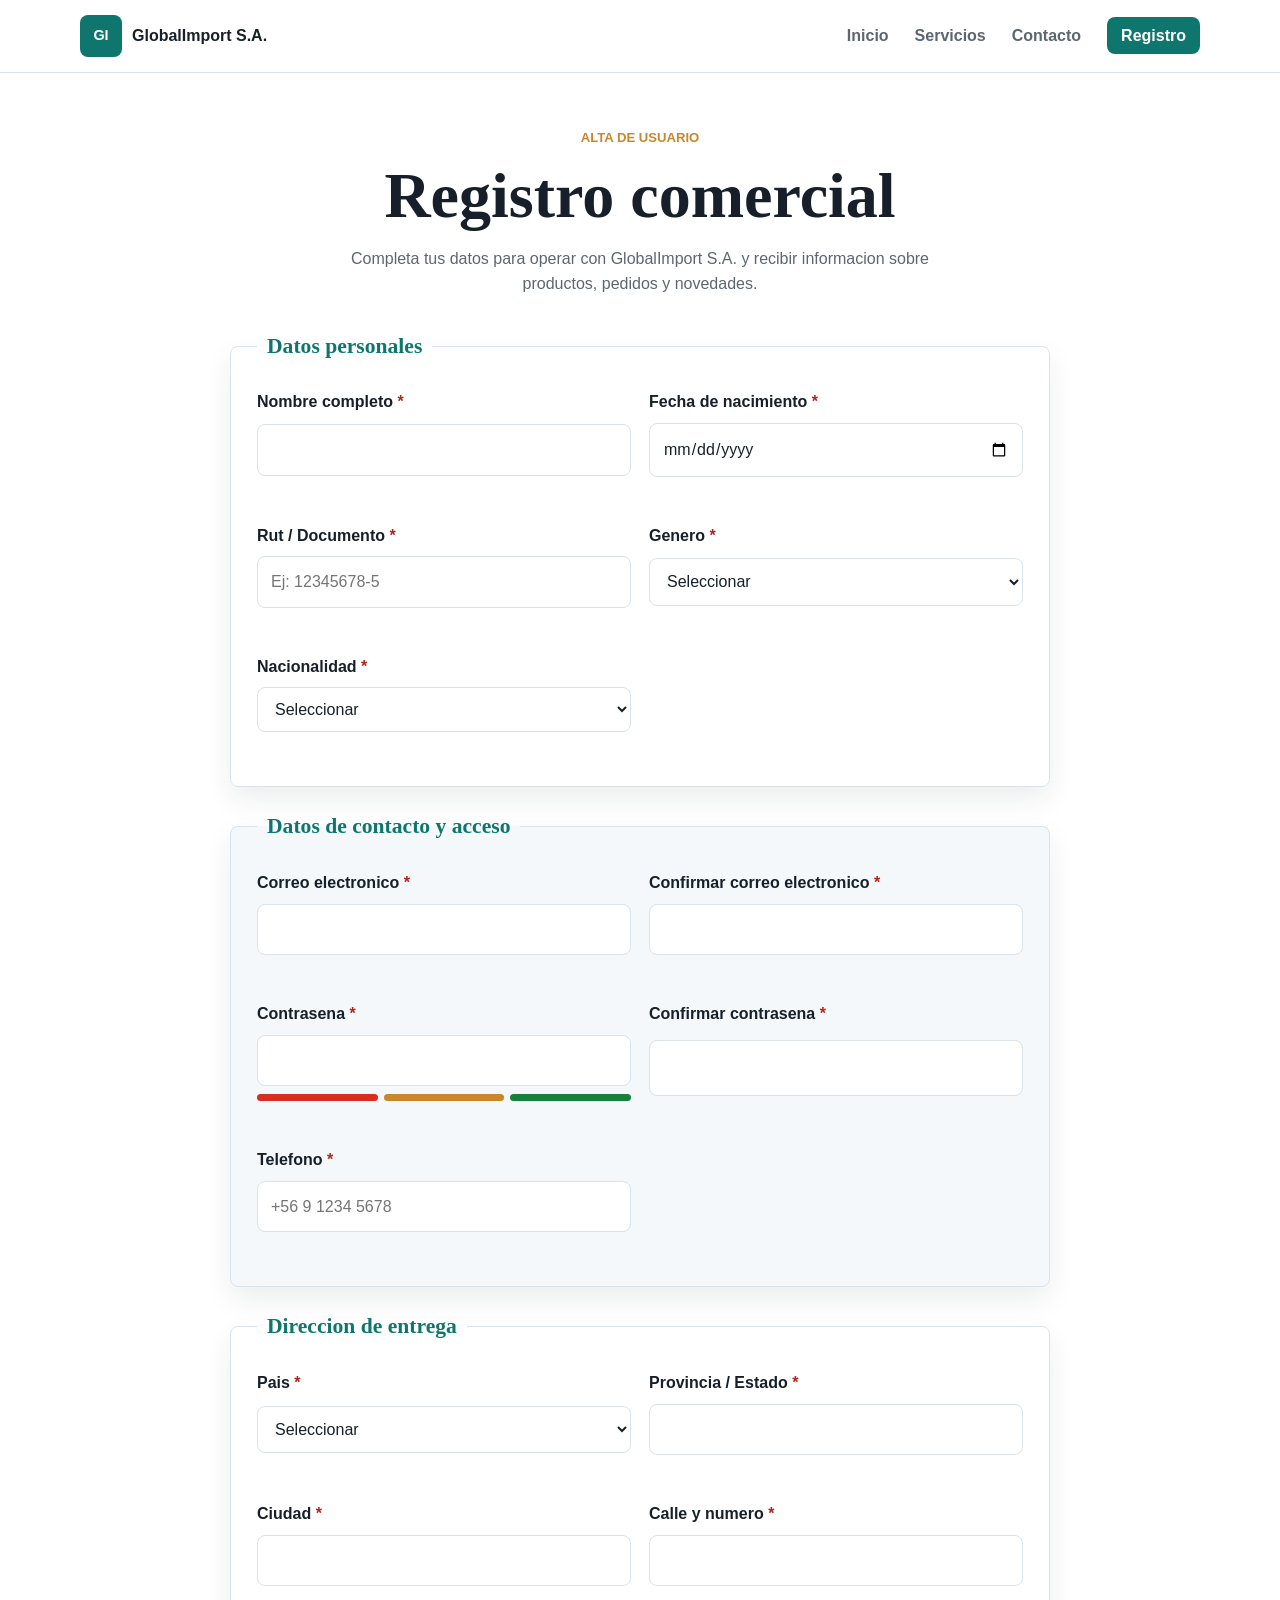
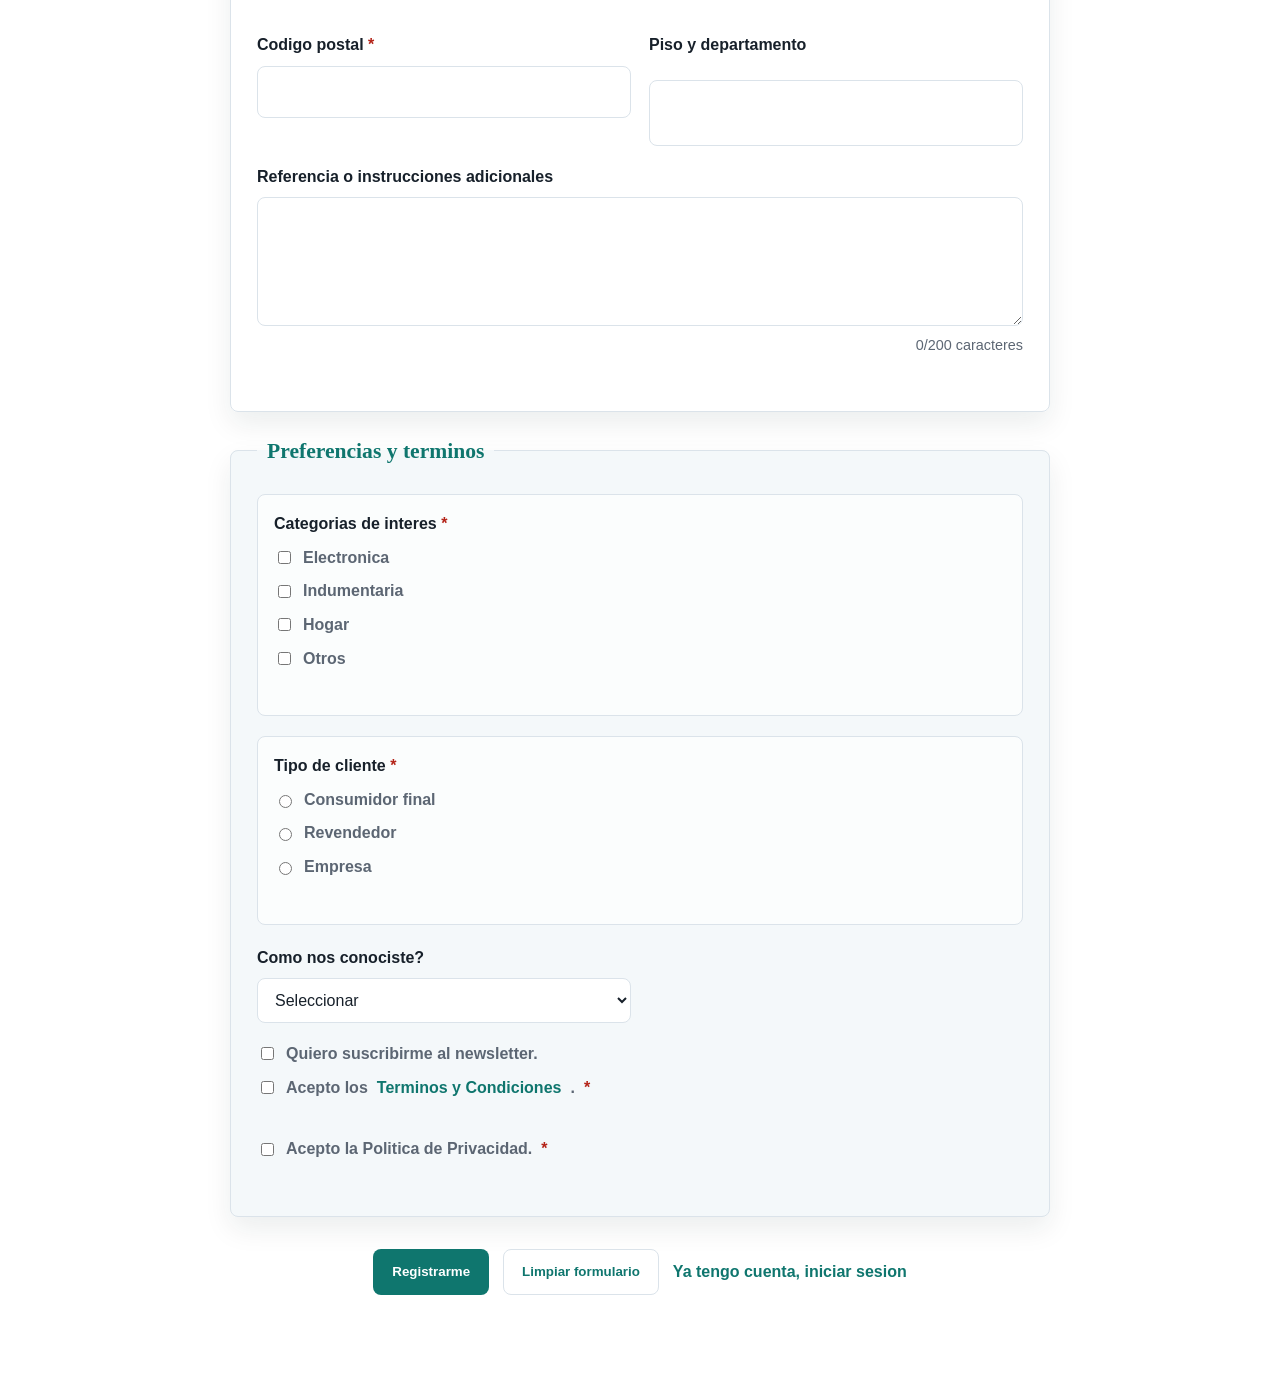
==== registro.html @ e498be46 "etapa1: estructura inicial del sitio y seccion hero" ====
<!DOCTYPE html>
<html lang="es">
<head>
  <meta charset="UTF-8">
  <meta name="viewport" content="width=device-width, initial-scale=1.0">
  <title>Registro | GlobalImport S.A.</title>
  <link rel="stylesheet" href="style.css">
  <link rel="stylesheet" href="registro.css">
</head>
<body>
  <header class="site-header">
    <nav class="navbar" aria-label="Navegacion principal">
      <a class="brand" href="index.html#inicio" aria-label="GlobalImport inicio">
        <span class="brand-mark">GI</span>
        <span>GlobalImport S.A.</span>
      </a>
      <button class="menu-toggle" type="button" aria-label="Abrir menu" aria-expanded="false">
        <span></span>
        <span></span>
        <span></span>
      </button>
      <ul class="nav-links">
        <li><a href="index.html#inicio">Inicio</a></li>
        <li><a href="index.html#servicios">Servicios</a></li>
        <li><a href="index.html#contacto">Contacto</a></li>
        <li><a class="nav-register" href="registro.html">Registro</a></li>
      </ul>
    </nav>
  </header>

  <main class="register-page">
    <section class="register-intro">
      <p class="eyebrow">Alta de usuario</p>
      <h1>Registro comercial</h1>
      <p>Completa tus datos para operar con GlobalImport S.A. y recibir informacion sobre productos, pedidos y novedades.</p>
    </section>

    <section class="success-message" id="successMessage" hidden>
      <h2>Registro completado</h2>
      <p id="successText"></p>
      <a class="button primary" href="index.html">Volver al inicio</a>
    </section>

    <form class="register-form" id="registroForm" novalidate>
      <fieldset class="form-section">
        <legend>Datos personales</legend>
        <div class="form-grid">
          <div class="field">
            <label for="nombre">Nombre completo <span>*</span></label>
            <input type="text" id="nombre" name="nombre" required>
            <p class="error-message" id="error-nombre"></p>
          </div>
          <div class="field">
            <label for="fechaNacimiento">Fecha de nacimiento <span>*</span></label>
            <input type="date" id="fechaNacimiento" name="fechaNacimiento" required>
            <p class="error-message" id="error-fechaNacimiento"></p>
          </div>
          <div class="field">
            <label for="rut">Rut / Documento <span>*</span></label>
            <input type="text" id="rut" name="rut" placeholder="Ej: 12345678-5" required>
            <p class="error-message" id="error-rut"></p>
          </div>
          <div class="field">
            <label for="genero">Genero <span>*</span></label>
            <select id="genero" name="genero" required>
              <option value="">Seleccionar</option>
              <option>Masculino</option>
              <option>Femenino</option>
              <option>No binario</option>
              <option>Prefiero no decir</option>
            </select>
            <p class="error-message" id="error-genero"></p>
          </div>
          <div class="field">
            <label for="nacionalidad">Nacionalidad <span>*</span></label>
            <select id="nacionalidad" name="nacionalidad" required>
              <option value="">Seleccionar</option>
              <option>Argentina</option>
              <option>Bolivia</option>
              <option>Brasil</option>
              <option>Chile</option>
              <option>Colombia</option>
              <option>Mexico</option>
              <option>Peru</option>
              <option>Uruguay</option>
            </select>
            <p class="error-message" id="error-nacionalidad"></p>
          </div>
        </div>
      </fieldset>

      <fieldset class="form-section">
        <legend>Datos de contacto y acceso</legend>
        <div class="form-grid">
          <div class="field">
            <label for="email">Correo electronico <span>*</span></label>
            <input type="email" id="email" name="email" required>
            <p class="error-message" id="error-email"></p>
          </div>
          <div class="field">
            <label for="confirmarEmail">Confirmar correo electronico <span>*</span></label>
            <input type="email" id="confirmarEmail" name="confirmarEmail" required>
            <p class="error-message" id="error-confirmarEmail"></p>
          </div>
          <div class="field">
            <label for="password">Contrasena <span>*</span></label>
            <input type="password" id="password" name="password" required>
            <div class="password-strength" aria-hidden="true">
              <span></span>
              <span></span>
              <span></span>
            </div>
            <p class="error-message" id="error-password"></p>
          </div>
          <div class="field">
            <label for="confirmarPassword">Confirmar contrasena <span>*</span></label>
            <input type="password" id="confirmarPassword" name="confirmarPassword" required>
            <p class="error-message" id="error-confirmarPassword"></p>
          </div>
          <div class="field">
            <label for="telefono">Telefono <span>*</span></label>
            <input type="tel" id="telefono" name="telefono" placeholder="+56 9 1234 5678" required>
            <p class="error-message" id="error-telefono"></p>
          </div>
        </div>
      </fieldset>

      <fieldset class="form-section">
        <legend>Direccion de entrega</legend>
        <div class="form-grid">
          <div class="field">
            <label for="pais">Pais <span>*</span></label>
            <select id="pais" name="pais" required>
              <option value="">Seleccionar</option>
              <option>Argentina</option>
              <option>Chile</option>
              <option>Brasil</option>
              <option>Uruguay</option>
              <option>Peru</option>
            </select>
            <p class="error-message" id="error-pais"></p>
          </div>
          <div class="field">
            <label for="provincia">Provincia / Estado <span>*</span></label>
            <input type="text" id="provincia" name="provincia" required>
            <p class="error-message" id="error-provincia"></p>
          </div>
          <div class="field">
            <label for="ciudad">Ciudad <span>*</span></label>
            <input type="text" id="ciudad" name="ciudad" required>
            <p class="error-message" id="error-ciudad"></p>
          </div>
          <div class="field">
            <label for="calle">Calle y numero <span>*</span></label>
            <input type="text" id="calle" name="calle" required>
            <p class="error-message" id="error-calle"></p>
          </div>
          <div class="field">
            <label for="codigoPostal">Codigo postal <span>*</span></label>
            <input type="text" id="codigoPostal" name="codigoPostal" required>
            <p class="error-message" id="error-codigoPostal"></p>
          </div>
          <div class="field">
            <label for="piso">Piso y departamento</label>
            <input type="text" id="piso" name="piso">
          </div>
          <div class="field full">
            <label for="referencia">Referencia o instrucciones adicionales</label>
            <textarea id="referencia" name="referencia" rows="4" maxlength="200"></textarea>
            <p class="counter"><span id="contadorReferencia">0</span>/200 caracteres</p>
            <p class="error-message" id="error-referencia"></p>
          </div>
        </div>
      </fieldset>

      <fieldset class="form-section">
        <legend>Preferencias y terminos</legend>
        <div class="choices-block">
          <p>Categorias de interes <span>*</span></p>
          <label><input type="checkbox" name="categorias" value="Electronica"> Electronica</label>
          <label><input type="checkbox" name="categorias" value="Indumentaria"> Indumentaria</label>
          <label><input type="checkbox" name="categorias" value="Hogar"> Hogar</label>
          <label><input type="checkbox" name="categorias" value="Otros"> Otros</label>
          <p class="error-message" id="error-categorias"></p>
        </div>

        <div class="choices-block">
          <p>Tipo de cliente <span>*</span></p>
          <label><input type="radio" name="tipoCliente" value="Consumidor final"> Consumidor final</label>
          <label><input type="radio" name="tipoCliente" value="Revendedor"> Revendedor</label>
          <label><input type="radio" name="tipoCliente" value="Empresa"> Empresa</label>
          <p class="error-message" id="error-tipoCliente"></p>
        </div>

        <div class="form-grid">
          <div class="field">
            <label for="comoConociste">Como nos conociste?</label>
            <select id="comoConociste" name="comoConociste">
              <option value="">Seleccionar</option>
              <option>Redes sociales</option>
              <option>Recomendacion</option>
              <option>Busqueda web</option>
              <option>Publicidad</option>
              <option>Otro</option>
            </select>
          </div>
        </div>

        <div class="legal-list">
          <label><input type="checkbox" id="newsletter" name="newsletter"> Quiero suscribirme al newsletter.</label>
          <label><input type="checkbox" id="terminos" name="terminos" required> Acepto los <a href="#">Terminos y Condiciones</a>. <span>*</span></label>
          <p class="error-message" id="error-terminos"></p>
          <label><input type="checkbox" id="privacidad" name="privacidad" required> Acepto la Politica de Privacidad. <span>*</span></label>
          <p class="error-message" id="error-privacidad"></p>
        </div>
      </fieldset>

      <div class="form-actions">
        <button class="button primary" type="submit">Registrarme</button>
        <button class="button secondary" type="reset">Limpiar formulario</button>
        <a href="#">Ya tengo cuenta, iniciar sesion</a>
      </div>
    </form>
  </main>

  <script src="validaciones.js"></script>
</body>
</html>
---- style.css ----
:root {
  --color-ink: #17202a;
  --color-muted: #5c6673;
  --color-primary: #0f766e;
  --color-primary-dark: #0b5751;
  --color-accent: #c9872b;
  --color-bg: #f4f8fa;
  --color-card: #ffffff;
  --color-line: #dbe3ea;
  --shadow-card: 0 16px 35px rgba(19, 32, 44, 0.13);
}

* {
  box-sizing: border-box;
}

html {
  scroll-behavior: smooth;
}

body {
  margin: 0;
  color: var(--color-ink);
  background: #ffffff;
  font-family: Arial, Helvetica, sans-serif;
  line-height: 1.6;
}

h1,
h2,
h3 {
  font-family: Georgia, "Times New Roman", serif;
  line-height: 1.12;
}

a {
  color: inherit;
  text-decoration: none;
}

.site-header {
  position: sticky;
  top: 0;
  z-index: 20;
  background: rgba(255, 255, 255, 0.96);
  border-bottom: 1px solid var(--color-line);
  backdrop-filter: blur(10px);
}

.navbar {
  display: flex;
  align-items: center;
  justify-content: space-between;
  width: min(1120px, calc(100% - 32px));
  min-height: 72px;
  margin: 0 auto;
}

.brand {
  display: inline-flex;
  align-items: center;
  gap: 10px;
  font-weight: 800;
}

.brand-mark {
  display: grid;
  place-items: center;
  width: 42px;
  height: 42px;
  color: #ffffff;
  background: var(--color-primary);
  border-radius: 8px;
  font-size: 0.9rem;
}

.nav-links {
  display: flex;
  align-items: center;
  gap: 26px;
  margin: 0;
  padding: 0;
  color: var(--color-muted);
  font-weight: 700;
  list-style: none;
}

.nav-links a:hover {
  color: var(--color-primary);
}

.nav-register {
  padding: 10px 14px;
  color: #ffffff;
  background: var(--color-primary);
  border-radius: 8px;
}

.nav-register:hover {
  color: #ffffff;
  background: var(--color-primary-dark);
}

.menu-toggle {
  display: none;
  width: 42px;
  height: 42px;
  border: 1px solid var(--color-line);
  border-radius: 8px;
  background: #ffffff;
  cursor: pointer;
}

.menu-toggle span {
  display: block;
  width: 18px;
  height: 2px;
  margin: 4px auto;
  background: var(--color-ink);
}

.hero {
  display: grid;
  align-items: center;
  width: 100%;
  min-height: calc(100vh - 72px);
  padding: 88px max(16px, calc((100% - 1120px) / 2));
  color: #ffffff;
  background:
    linear-gradient(90deg, rgba(12, 25, 33, 0.88), rgba(12, 25, 33, 0.48)),
    url("assets/images/import-banner.svg") center / cover no-repeat;
}

.hero-overlay {
  max-width: 710px;
}

.hero h1 {
  margin: 0;
  font-size: clamp(3rem, 8vw, 6rem);
}

.hero p:not(.eyebrow) {
  max-width: 620px;
  margin: 18px 0 30px;
  font-size: 1.2rem;
}

.eyebrow {
  margin: 0 0 12px;
  color: var(--color-accent);
  font-size: 0.82rem;
  font-weight: 800;
  text-transform: uppercase;
  letter-spacing: 0;
}

.button {
  display: inline-flex;
  align-items: center;
  justify-content: center;
  min-height: 46px;
  padding: 0 18px;
  border: 1px solid transparent;
  border-radius: 8px;
  font-weight: 800;
  cursor: pointer;
}

.button.primary {
  color: #ffffff;
  background: var(--color-primary);
}

.button.primary:hover {
  background: var(--color-primary-dark);
}

.button.secondary {
  color: var(--color-primary);
  background: #ffffff;
  border-color: var(--color-line);
}

.section {
  width: min(1120px, calc(100% - 32px));
  margin: 0 auto;
  padding: 78px 0;
}

.section-heading {
  max-width: 760px;
  margin-bottom: 34px;
}

.section-heading h2 {
  margin: 0;
  font-size: clamp(2rem, 4vw, 3rem);
}

.section-heading p:not(.eyebrow) {
  margin: 12px 0 0;
  color: var(--color-muted);
}

.services-grid {
  display: grid;
  grid-template-columns: repeat(2, minmax(0, 1fr));
  gap: 22px;
}

.service-card {
  min-height: 275px;
  padding: 28px;
  background: var(--color-card);
  border: 1px solid var(--color-line);
  border-radius: 8px;
  box-shadow: var(--shadow-card);
  transition: transform 0.2s ease, box-shadow 0.2s ease;
}

.service-card:hover {
  transform: translateY(-6px);
  box-shadow: 0 22px 44px rgba(19, 32, 44, 0.18);
}

.service-icon {
  width: 58px;
  height: 58px;
  margin-bottom: 20px;
  object-fit: cover;
  border-radius: 8px;
  border: 2px solid var(--color-primary);
}

.service-card h3 {
  margin: 0 0 10px;
  font-size: 1.35rem;
}

.service-card p {
  margin: 0;
  color: var(--color-muted);
}

.highlight {
  width: 100%;
  padding-right: max(16px, calc((100% - 1120px) / 2));
  padding-left: max(16px, calc((100% - 1120px) / 2));
  background: var(--color-bg);
}

.benefits-grid {
  display: grid;
  grid-template-columns: repeat(3, minmax(0, 1fr));
  gap: 18px;
}

.benefits-grid div {
  padding: 24px;
  background: #ffffff;
  border-left: 5px solid var(--color-primary);
  border-radius: 8px;
}

.benefits-grid strong {
  color: var(--color-accent);
}

.benefits-grid h3 {
  margin: 8px 0;
}

.benefits-grid p {
  margin: 0;
  color: var(--color-muted);
}

.contact-box {
  display: grid;
  gap: 12px;
  max-width: 640px;
  padding: 26px;
  background: var(--color-bg);
  border: 1px solid var(--color-line);
  border-radius: 8px;
}

.contact-box p {
  margin: 0;
}

.contact-box .button {
  justify-self: start;
  margin-top: 10px;
}

.site-footer {
  display: flex;
  align-items: center;
  justify-content: space-between;
  gap: 24px;
  padding: 30px max(16px, calc((100% - 1120px) / 2));
  color: #ffffff;
  background: var(--color-ink);
}

.site-footer p {
  margin: 0;
}

.social-links {
  display: flex;
  gap: 16px;
  font-weight: 700;
}

.social-links a:hover {
  color: var(--color-accent);
}

@media (max-width: 760px) {
  .menu-toggle {
    display: inline-block;
  }

  .nav-links {
    position: absolute;
    top: 72px;
    right: 16px;
    left: 16px;
    display: none;
    flex-direction: column;
    align-items: stretch;
    gap: 0;
    padding: 12px;
    background: #ffffff;
    border: 1px solid var(--color-line);
    border-radius: 8px;
    box-shadow: var(--shadow-card);
  }

  .nav-links.is-open {
    display: flex;
  }

  .nav-links a {
    display: block;
    padding: 12px;
  }

  .nav-register {
    color: var(--color-primary);
    background: transparent;
  }

  .services-grid,
  .benefits-grid {
    grid-template-columns: 1fr;
  }

  .site-footer {
    align-items: flex-start;
    flex-direction: column;
  }
}

@media (max-width: 520px) {
  .navbar,
  .section {
    width: min(100% - 24px, 1120px);
  }

  .hero {
    min-height: 620px;
  }

  .button {
    width: 100%;
  }
}
---- registro.css ----
.register-page {
  width: min(820px, calc(100% - 32px));
  margin: 0 auto;
  padding: 54px 0 90px;
}

.register-intro {
  margin-bottom: 32px;
  text-align: center;
}

.register-intro h1 {
  margin: 0;
  font-size: clamp(2.4rem, 6vw, 4rem);
}

.register-intro p:not(.eyebrow) {
  max-width: 650px;
  margin: 14px auto 0;
  color: var(--color-muted);
}

.register-form {
  display: grid;
  gap: 22px;
}

.form-section {
  margin: 0;
  padding: 26px;
  background: #ffffff;
  border: 1px solid var(--color-line);
  border-radius: 8px;
  box-shadow: 0 12px 28px rgba(19, 32, 44, 0.08);
}

.form-section:nth-child(even) {
  background: var(--color-bg);
}

.form-section legend {
  padding: 0 10px;
  color: var(--color-primary);
  font-family: Georgia, "Times New Roman", serif;
  font-size: 1.35rem;
  font-weight: 700;
}

.form-grid {
  display: grid;
  grid-template-columns: repeat(2, minmax(0, 1fr));
  gap: 18px;
}

.field,
.choices-block,
.legal-list {
  display: grid;
  gap: 8px;
}

.field.full {
  grid-column: 1 / -1;
}

label,
.choices-block p {
  margin: 0;
  color: var(--color-ink);
  font-weight: 700;
}

label span,
.choices-block span,
.legal-list span {
  color: #b42318;
}

input,
select,
textarea {
  width: 100%;
  border: 1px solid var(--color-line);
  border-radius: 8px;
  padding: 12px 13px;
  color: var(--color-ink);
  background: #ffffff;
  font: inherit;
}

textarea {
  resize: vertical;
}

input:focus,
select:focus,
textarea:focus {
  outline: 3px solid rgba(15, 118, 110, 0.18);
  border-color: var(--color-primary);
  box-shadow: 0 0 0 4px rgba(15, 118, 110, 0.08);
}

.campo-error {
  border-color: #d92d20;
  box-shadow: 0 0 0 3px rgba(217, 45, 32, 0.15);
}

.campo-ok {
  border-color: #16803c;
  box-shadow: 0 0 0 3px rgba(22, 128, 60, 0.12);
}

.error-message {
  min-height: 20px;
  margin: 0;
  color: #b42318;
  font-size: 0.9rem;
  font-weight: 700;
}

.counter {
  margin: 0;
  color: var(--color-muted);
  font-size: 0.9rem;
  text-align: right;
}

.choices-block {
  margin-bottom: 20px;
  padding: 16px;
  background: rgba(255, 255, 255, 0.7);
  border: 1px solid var(--color-line);
  border-radius: 8px;
}

.choices-block label,
.legal-list label {
  display: flex;
  align-items: center;
  gap: 9px;
  color: var(--color-muted);
  font-weight: 600;
}

.choices-block input,
.legal-list input {
  width: auto;
}

.legal-list {
  margin-top: 18px;
}

.legal-list a {
  color: var(--color-primary);
  font-weight: 800;
}

.password-strength {
  display: grid;
  grid-template-columns: repeat(3, 1fr);
  gap: 6px;
}

.password-strength span {
  display: block;
  height: 7px;
  background: var(--color-line);
  border-radius: 999px;
}

.password-strength span:first-child {
  background: #d92d20;
}

.password-strength span:nth-child(2) {
  background: #c9872b;
}

.password-strength span:nth-child(3) {
  background: #16803c;
}

.form-actions {
  display: flex;
  align-items: center;
  justify-content: center;
  flex-wrap: wrap;
  gap: 14px;
  padding-top: 10px;
}

.form-actions a {
  color: var(--color-primary);
  font-weight: 800;
}

.success-message {
  padding: 38px;
  margin-bottom: 28px;
  text-align: center;
  background: #ecfdf3;
  border: 1px solid #abefc6;
  border-radius: 8px;
}

.success-message h2 {
  margin: 0 0 10px;
}

.success-message p {
  margin: 0 0 20px;
  color: var(--color-muted);
}

@media (max-width: 700px) {
  .form-grid {
    grid-template-columns: 1fr;
  }

  .form-section {
    padding: 20px;
  }

  .form-actions .button,
  .form-actions a {
    width: 100%;
    text-align: center;
  }
}
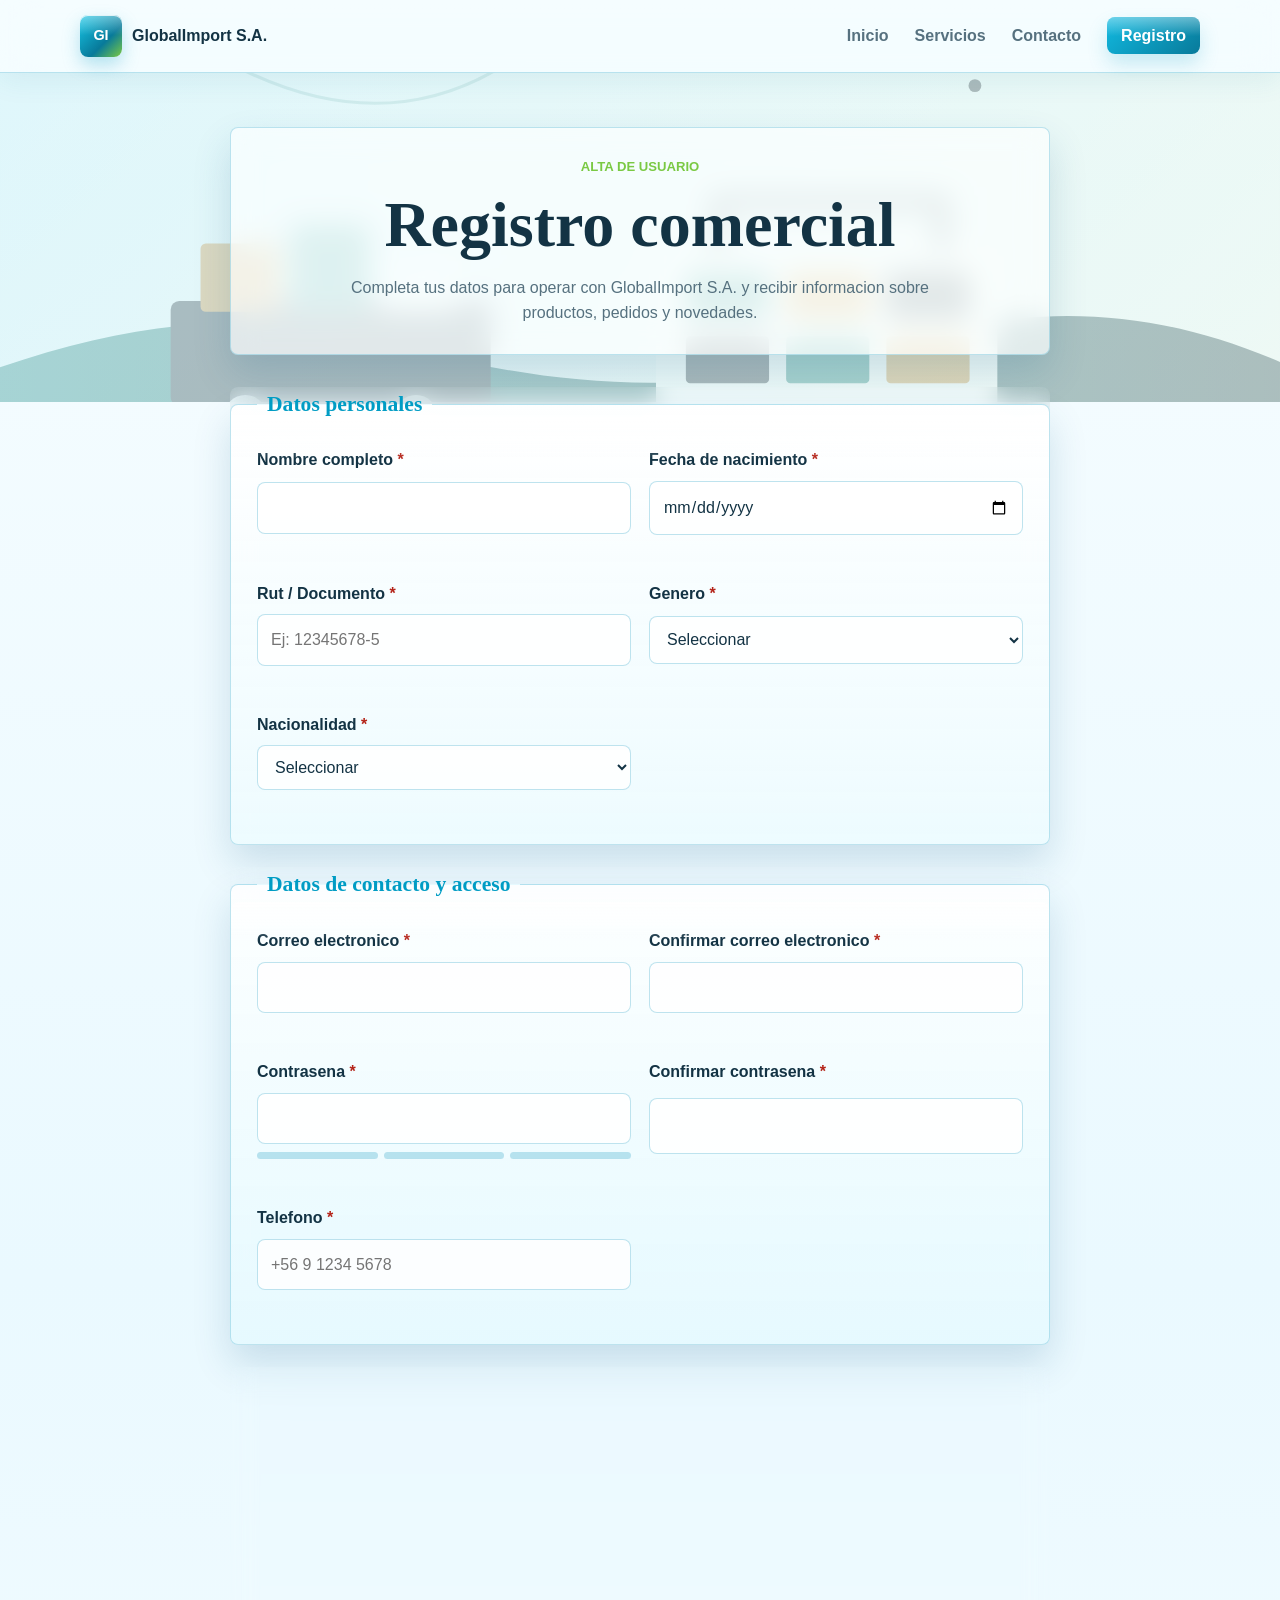
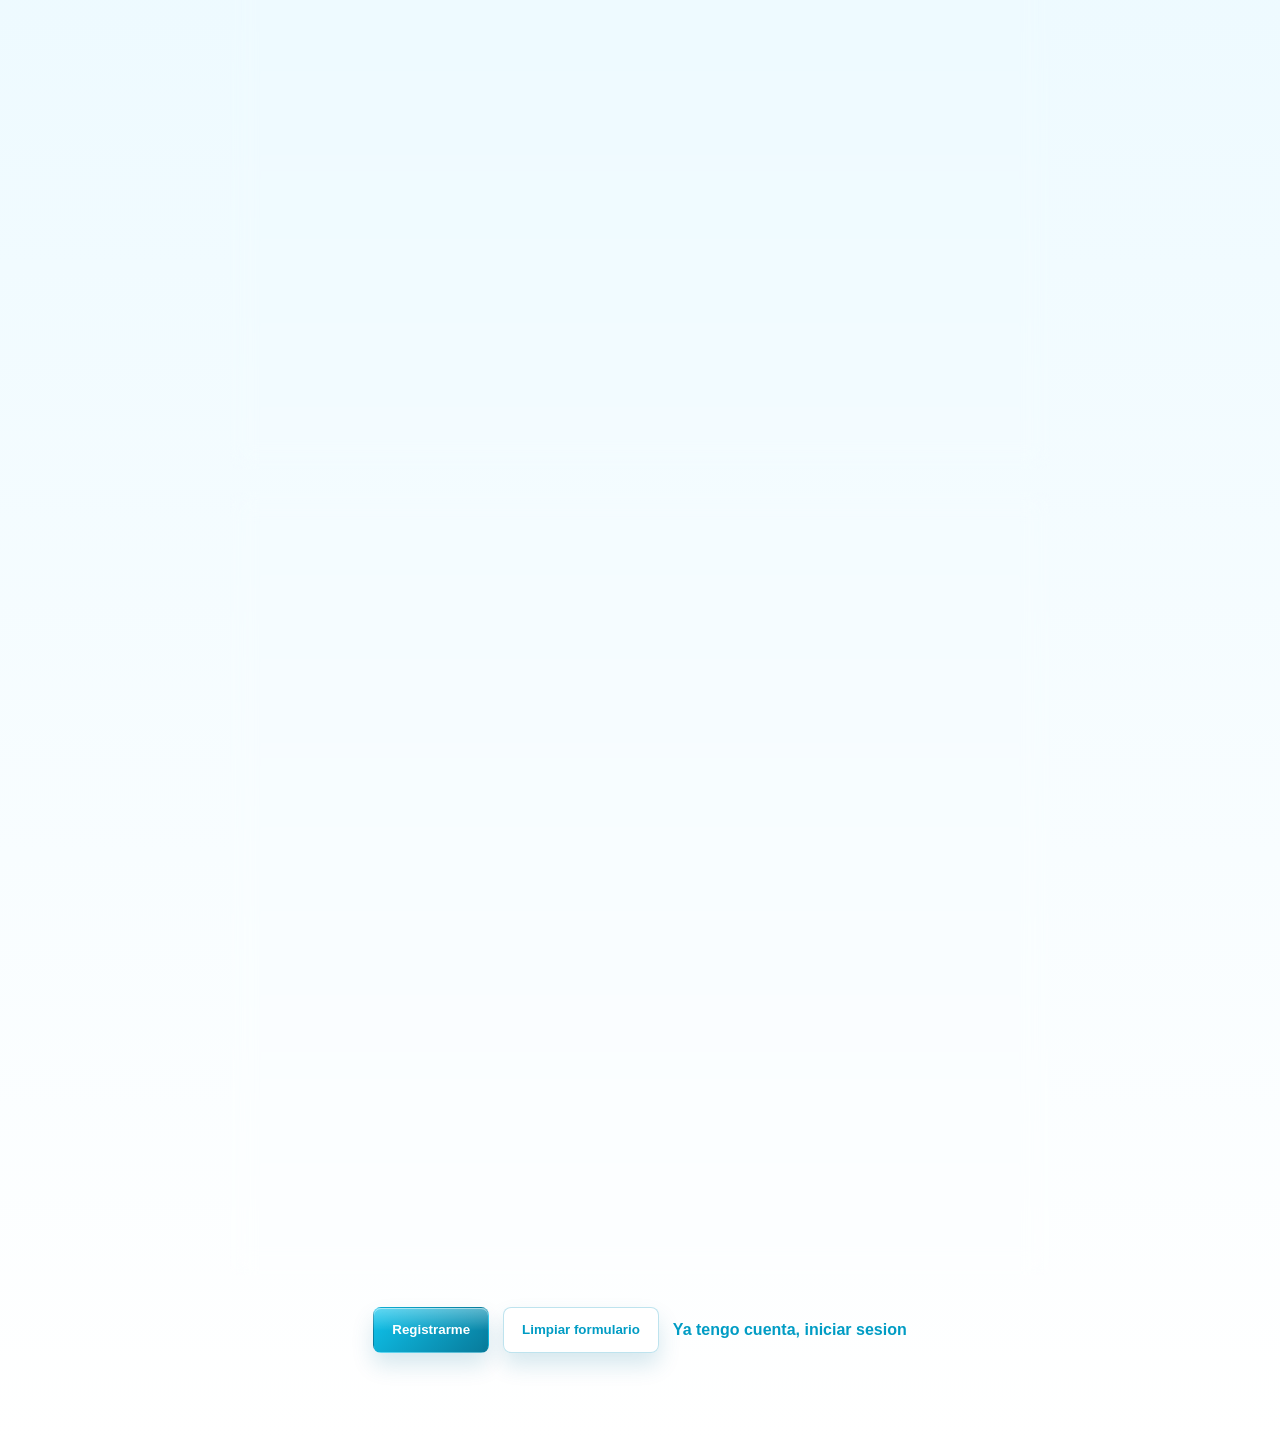
==== commit e9a5e7a3: "ui: mejora diseno frutiger aero e interacciones" ====
--- a/registro.html
+++ b/registro.html
@@ -29,7 +29,7 @@
   </header>
 
   <main class="register-page">
-    <section class="register-intro">
+    <section class="register-intro" data-reveal>
       <p class="eyebrow">Alta de usuario</p>
       <h1>Registro comercial</h1>
       <p>Completa tus datos para operar con GlobalImport S.A. y recibir informacion sobre productos, pedidos y novedades.</p>
@@ -42,7 +42,7 @@
     </section>
 
     <form class="register-form" id="registroForm" novalidate>
-      <fieldset class="form-section">
+      <fieldset class="form-section" data-reveal>
         <legend>Datos personales</legend>
         <div class="form-grid">
           <div class="field">
@@ -89,7 +89,7 @@
         </div>
       </fieldset>
 
-      <fieldset class="form-section">
+      <fieldset class="form-section" data-reveal>
         <legend>Datos de contacto y acceso</legend>
         <div class="form-grid">
           <div class="field">
@@ -125,7 +125,7 @@
         </div>
       </fieldset>
 
-      <fieldset class="form-section">
+      <fieldset class="form-section" data-reveal>
         <legend>Direccion de entrega</legend>
         <div class="form-grid">
           <div class="field">
@@ -173,7 +173,7 @@
         </div>
       </fieldset>
 
-      <fieldset class="form-section">
+      <fieldset class="form-section" data-reveal>
         <legend>Preferencias y terminos</legend>
         <div class="choices-block">
           <p>Categorias de interes <span>*</span></p>
--- a/style.css
+++ b/style.css
@@ -1,13 +1,14 @@
 :root {
-  --color-ink: #17202a;
-  --color-muted: #5c6673;
-  --color-primary: #0f766e;
-  --color-primary-dark: #0b5751;
-  --color-accent: #c9872b;
-  --color-bg: #f4f8fa;
+  --color-ink: #133344;
+  --color-muted: #56717f;
+  --color-primary: #009cc4;
+  --color-primary-dark: #087a9a;
+  --color-accent: #7ac943;
+  --color-bg: #eefaff;
   --color-card: #ffffff;
-  --color-line: #dbe3ea;
-  --shadow-card: 0 16px 35px rgba(19, 32, 44, 0.13);
+  --color-line: rgba(119, 196, 220, 0.48);
+  --glass: rgba(255, 255, 255, 0.74);
+  --shadow-card: 0 18px 38px rgba(0, 83, 122, 0.16);
 }
 
 * {
@@ -21,7 +22,8 @@
 body {
   margin: 0;
   color: var(--color-ink);
-  background: #ffffff;
+  background:
+    linear-gradient(180deg, #f7fdff 0%, #eaf9ff 42%, #ffffff 100%);
   font-family: Arial, Helvetica, sans-serif;
   line-height: 1.6;
 }
@@ -42,9 +44,16 @@
   position: sticky;
   top: 0;
   z-index: 20;
-  background: rgba(255, 255, 255, 0.96);
+  background: rgba(244, 252, 255, 0.72);
   border-bottom: 1px solid var(--color-line);
-  backdrop-filter: blur(10px);
+  box-shadow: 0 8px 28px rgba(20, 111, 145, 0.08);
+  backdrop-filter: blur(18px) saturate(1.35);
+  transition: background 0.25s ease, box-shadow 0.25s ease;
+}
+
+.site-header.is-scrolled {
+  background: rgba(255, 255, 255, 0.9);
+  box-shadow: 0 12px 28px rgba(20, 111, 145, 0.14);
 }
 
 .navbar {
@@ -69,8 +78,11 @@
   width: 42px;
   height: 42px;
   color: #ffffff;
-  background: var(--color-primary);
-  border-radius: 8px;
+  background:
+    linear-gradient(180deg, rgba(255, 255, 255, 0.38), transparent 48%),
+    linear-gradient(135deg, #17c7e8, #087a9a 62%, #7ac943);
+  border-radius: 8px;
+  box-shadow: inset 0 1px 0 rgba(255, 255, 255, 0.8), 0 8px 18px rgba(0, 156, 196, 0.28);
   font-size: 0.9rem;
 }
 
@@ -92,8 +104,11 @@
 .nav-register {
   padding: 10px 14px;
   color: #ffffff;
-  background: var(--color-primary);
-  border-radius: 8px;
+  background:
+    linear-gradient(180deg, rgba(255, 255, 255, 0.38), transparent 52%),
+    linear-gradient(135deg, #11b9e0, #087a9a);
+  border-radius: 8px;
+  box-shadow: 0 10px 20px rgba(0, 156, 196, 0.2);
 }
 
 .nav-register:hover {
@@ -120,6 +135,8 @@
 }
 
 .hero {
+  position: relative;
+  overflow: hidden;
   display: grid;
   align-items: center;
   width: 100%;
@@ -127,12 +144,45 @@
   padding: 88px max(16px, calc((100% - 1120px) / 2));
   color: #ffffff;
   background:
-    linear-gradient(90deg, rgba(12, 25, 33, 0.88), rgba(12, 25, 33, 0.48)),
+    linear-gradient(90deg, rgba(5, 42, 65, 0.88), rgba(6, 119, 153, 0.35)),
     url("assets/images/import-banner.svg") center / cover no-repeat;
 }
 
+.hero::before {
+  position: absolute;
+  inset: 0;
+  content: "";
+  background:
+    linear-gradient(115deg, rgba(255, 255, 255, 0.5) 0 8%, transparent 8% 22%, rgba(255, 255, 255, 0.18) 22% 30%, transparent 30%),
+    linear-gradient(180deg, transparent 0%, rgba(0, 156, 196, 0.28) 100%);
+  pointer-events: none;
+}
+
+.hero::after {
+  position: absolute;
+  right: 8%;
+  bottom: 8%;
+  width: min(430px, 42vw);
+  height: min(280px, 28vw);
+  content: "";
+  background: url("assets/images/import-banner.svg") center / cover no-repeat;
+  border: 1px solid rgba(255, 255, 255, 0.48);
+  border-radius: 8px;
+  box-shadow: inset 0 18px 38px rgba(255, 255, 255, 0.48), inset 0 -24px 42px rgba(0, 81, 112, 0.28), 0 28px 70px rgba(0, 40, 65, 0.28);
+  opacity: 0.48;
+  pointer-events: none;
+}
+
 .hero-overlay {
+  position: relative;
+  z-index: 1;
   max-width: 710px;
+  padding: 34px;
+  background: rgba(255, 255, 255, 0.16);
+  border: 1px solid rgba(255, 255, 255, 0.34);
+  border-radius: 8px;
+  box-shadow: inset 0 1px 0 rgba(255, 255, 255, 0.58), 0 22px 60px rgba(0, 37, 64, 0.22);
+  backdrop-filter: blur(14px) saturate(1.35);
 }
 
 .hero h1 {
@@ -144,6 +194,30 @@
   max-width: 620px;
   margin: 18px 0 30px;
   font-size: 1.2rem;
+}
+
+.hero-actions,
+.hero-status {
+  display: flex;
+  flex-wrap: wrap;
+  gap: 12px;
+}
+
+.hero-status {
+  margin-top: 24px;
+}
+
+.hero-status span {
+  padding: 10px 12px;
+  color: rgba(255, 255, 255, 0.92);
+  background: rgba(255, 255, 255, 0.16);
+  border: 1px solid rgba(255, 255, 255, 0.28);
+  border-radius: 8px;
+  backdrop-filter: blur(10px);
+}
+
+.hero-status strong {
+  color: #b8ff7a;
 }
 
 .eyebrow {
@@ -165,11 +239,20 @@
   border-radius: 8px;
   font-weight: 800;
   cursor: pointer;
+  box-shadow: inset 0 1px 0 rgba(255, 255, 255, 0.45), 0 12px 22px rgba(0, 110, 150, 0.16);
+  transition: transform 0.2s ease, box-shadow 0.2s ease, background 0.2s ease;
+}
+
+.button:hover {
+  transform: translateY(-2px);
+  box-shadow: inset 0 1px 0 rgba(255, 255, 255, 0.65), 0 16px 28px rgba(0, 110, 150, 0.22);
 }
 
 .button.primary {
   color: #ffffff;
-  background: var(--color-primary);
+  background:
+    linear-gradient(180deg, rgba(255, 255, 255, 0.34), transparent 52%),
+    linear-gradient(135deg, #0fc4ed, #087a9a);
 }
 
 .button.primary:hover {
@@ -178,8 +261,14 @@
 
 .button.secondary {
   color: var(--color-primary);
-  background: #ffffff;
+  background: rgba(255, 255, 255, 0.82);
   border-color: var(--color-line);
+}
+
+.button.glass {
+  color: #ffffff;
+  background: rgba(255, 255, 255, 0.14);
+  border-color: rgba(255, 255, 255, 0.34);
 }
 
 .section {
@@ -210,27 +299,53 @@
 }
 
 .service-card {
+  position: relative;
+  overflow: hidden;
   min-height: 275px;
   padding: 28px;
-  background: var(--color-card);
+  background:
+    linear-gradient(180deg, rgba(255, 255, 255, 0.92), rgba(232, 250, 255, 0.84)),
+    var(--color-card);
   border: 1px solid var(--color-line);
   border-radius: 8px;
   box-shadow: var(--shadow-card);
-  transition: transform 0.2s ease, box-shadow 0.2s ease;
+  transition: transform 0.2s ease, box-shadow 0.2s ease, border-color 0.2s ease;
+}
+
+.service-card::before {
+  position: absolute;
+  inset: 0;
+  content: "";
+  background: radial-gradient(circle at var(--mx, 50%) var(--my, 25%), rgba(255, 255, 255, 0.92), transparent 28%);
+  opacity: 0;
+  transition: opacity 0.2s ease;
+  pointer-events: none;
 }
 
 .service-card:hover {
   transform: translateY(-6px);
-  box-shadow: 0 22px 44px rgba(19, 32, 44, 0.18);
+  border-color: rgba(0, 156, 196, 0.55);
+  box-shadow: 0 24px 52px rgba(0, 119, 164, 0.24);
+}
+
+.service-card:hover::before {
+  opacity: 0.42;
 }
 
 .service-icon {
+  display: grid;
+  place-items: center;
   width: 58px;
   height: 58px;
   margin-bottom: 20px;
-  object-fit: cover;
-  border-radius: 8px;
-  border: 2px solid var(--color-primary);
+  color: #ffffff;
+  background:
+    linear-gradient(180deg, rgba(255, 255, 255, 0.46), transparent 52%),
+    linear-gradient(135deg, #11c7ea, #087a9a 70%, #7ac943);
+  border-radius: 8px;
+  border: 1px solid rgba(255, 255, 255, 0.72);
+  box-shadow: inset 0 1px 0 rgba(255, 255, 255, 0.8), 0 10px 22px rgba(0, 156, 196, 0.24);
+  font-weight: 900;
 }
 
 .service-card h3 {
@@ -247,7 +362,9 @@
   width: 100%;
   padding-right: max(16px, calc((100% - 1120px) / 2));
   padding-left: max(16px, calc((100% - 1120px) / 2));
-  background: var(--color-bg);
+  background:
+    linear-gradient(180deg, rgba(255, 255, 255, 0.46), rgba(238, 250, 255, 0.95)),
+    var(--color-bg);
 }
 
 .benefits-grid {
@@ -258,9 +375,17 @@
 
 .benefits-grid div {
   padding: 24px;
-  background: #ffffff;
-  border-left: 5px solid var(--color-primary);
-  border-radius: 8px;
+  background: var(--glass);
+  border: 1px solid var(--color-line);
+  border-top: 4px solid rgba(122, 201, 67, 0.72);
+  border-radius: 8px;
+  box-shadow: var(--shadow-card);
+  backdrop-filter: blur(10px);
+  transition: transform 0.2s ease;
+}
+
+.benefits-grid div:hover {
+  transform: translateY(-4px);
 }
 
 .benefits-grid strong {
@@ -281,9 +406,11 @@
   gap: 12px;
   max-width: 640px;
   padding: 26px;
-  background: var(--color-bg);
+  background:
+    linear-gradient(180deg, rgba(255, 255, 255, 0.92), rgba(233, 251, 255, 0.86));
   border: 1px solid var(--color-line);
   border-radius: 8px;
+  box-shadow: var(--shadow-card);
 }
 
 .contact-box p {
@@ -302,7 +429,9 @@
   gap: 24px;
   padding: 30px max(16px, calc((100% - 1120px) / 2));
   color: #ffffff;
-  background: var(--color-ink);
+  background:
+    linear-gradient(180deg, rgba(255, 255, 255, 0.08), transparent),
+    linear-gradient(135deg, #103344, #087a9a);
 }
 
 .site-footer p {
@@ -317,6 +446,17 @@
 
 .social-links a:hover {
   color: var(--color-accent);
+}
+
+[data-reveal] {
+  opacity: 0;
+  transform: translateY(22px);
+  transition: opacity 0.55s ease, transform 0.55s ease;
+}
+
+[data-reveal].is-visible {
+  opacity: 1;
+  transform: translateY(0);
 }
 
 @media (max-width: 760px) {
@@ -375,6 +515,10 @@
     min-height: 620px;
   }
 
+  .hero-overlay {
+    padding: 24px;
+  }
+
   .button {
     width: 100%;
   }
--- a/registro.css
+++ b/registro.css
@@ -1,12 +1,31 @@
 .register-page {
+  position: relative;
   width: min(820px, calc(100% - 32px));
   margin: 0 auto;
   padding: 54px 0 90px;
 }
 
+.register-page::before {
+  position: fixed;
+  inset: 72px 0 auto;
+  z-index: -1;
+  height: 330px;
+  content: "";
+  background:
+    linear-gradient(135deg, rgba(17, 199, 234, 0.22), rgba(122, 201, 67, 0.14)),
+    url("assets/images/import-banner.svg") center / cover no-repeat;
+  opacity: 0.34;
+}
+
 .register-intro {
   margin-bottom: 32px;
+  padding: 28px;
   text-align: center;
+  background: rgba(255, 255, 255, 0.66);
+  border: 1px solid var(--color-line);
+  border-radius: 8px;
+  box-shadow: var(--shadow-card);
+  backdrop-filter: blur(14px) saturate(1.28);
 }
 
 .register-intro h1 {
@@ -26,16 +45,37 @@
 }
 
 .form-section {
+  position: relative;
+  overflow: hidden;
   margin: 0;
   padding: 26px;
-  background: #ffffff;
-  border: 1px solid var(--color-line);
-  border-radius: 8px;
-  box-shadow: 0 12px 28px rgba(19, 32, 44, 0.08);
+  background:
+    linear-gradient(180deg, rgba(255, 255, 255, 0.96), rgba(237, 251, 255, 0.88));
+  border: 1px solid var(--color-line);
+  border-radius: 8px;
+  box-shadow: var(--shadow-card);
+  backdrop-filter: blur(12px);
+  transition: transform 0.2s ease, box-shadow 0.2s ease, border-color 0.2s ease;
+}
+
+.form-section::before {
+  position: absolute;
+  inset: 0 0 auto;
+  height: 38px;
+  content: "";
+  background: linear-gradient(180deg, rgba(255, 255, 255, 0.72), transparent);
+  pointer-events: none;
+}
+
+.form-section:hover {
+  transform: translateY(-3px);
+  border-color: rgba(0, 156, 196, 0.55);
+  box-shadow: 0 24px 48px rgba(0, 119, 164, 0.18);
 }
 
 .form-section:nth-child(even) {
-  background: var(--color-bg);
+  background:
+    linear-gradient(180deg, rgba(255, 255, 255, 0.86), rgba(229, 249, 255, 0.92));
 }
 
 .form-section legend {
@@ -84,8 +124,9 @@
   border-radius: 8px;
   padding: 12px 13px;
   color: var(--color-ink);
-  background: #ffffff;
+  background: rgba(255, 255, 255, 0.86);
   font: inherit;
+  transition: border-color 0.2s ease, box-shadow 0.2s ease, background 0.2s ease;
 }
 
 textarea {
@@ -97,7 +138,8 @@
 textarea:focus {
   outline: 3px solid rgba(15, 118, 110, 0.18);
   border-color: var(--color-primary);
-  box-shadow: 0 0 0 4px rgba(15, 118, 110, 0.08);
+  background: #ffffff;
+  box-shadow: 0 0 0 4px rgba(0, 156, 196, 0.12), inset 0 1px 0 rgba(255, 255, 255, 0.8);
 }
 
 .campo-error {
@@ -128,9 +170,10 @@
 .choices-block {
   margin-bottom: 20px;
   padding: 16px;
-  background: rgba(255, 255, 255, 0.7);
-  border: 1px solid var(--color-line);
-  border-radius: 8px;
+  background: rgba(255, 255, 255, 0.76);
+  border: 1px solid var(--color-line);
+  border-radius: 8px;
+  box-shadow: inset 0 1px 0 rgba(255, 255, 255, 0.68);
 }
 
 .choices-block label,
@@ -167,18 +210,23 @@
   height: 7px;
   background: var(--color-line);
   border-radius: 999px;
-}
-
-.password-strength span:first-child {
+  transition: background 0.2s ease, transform 0.2s ease;
+}
+
+.password-strength.strength-1 span:first-child {
   background: #d92d20;
-}
-
-.password-strength span:nth-child(2) {
+  transform: scaleY(1.2);
+}
+
+.password-strength.strength-2 span:first-child,
+.password-strength.strength-2 span:nth-child(2) {
   background: #c9872b;
-}
-
-.password-strength span:nth-child(3) {
+  transform: scaleY(1.2);
+}
+
+.password-strength.strength-3 span {
   background: #16803c;
+  transform: scaleY(1.2);
 }
 
 .form-actions {
@@ -199,9 +247,24 @@
   padding: 38px;
   margin-bottom: 28px;
   text-align: center;
-  background: #ecfdf3;
+  background:
+    linear-gradient(180deg, rgba(255, 255, 255, 0.9), rgba(222, 255, 238, 0.9));
   border: 1px solid #abefc6;
   border-radius: 8px;
+  box-shadow: var(--shadow-card);
+}
+
+.register-intro[data-reveal],
+.form-section[data-reveal] {
+  opacity: 0;
+  transform: translateY(20px);
+  transition: opacity 0.5s ease, transform 0.5s ease;
+}
+
+.register-intro[data-reveal].is-visible,
+.form-section[data-reveal].is-visible {
+  opacity: 1;
+  transform: translateY(0);
 }
 
 .success-message h2 {
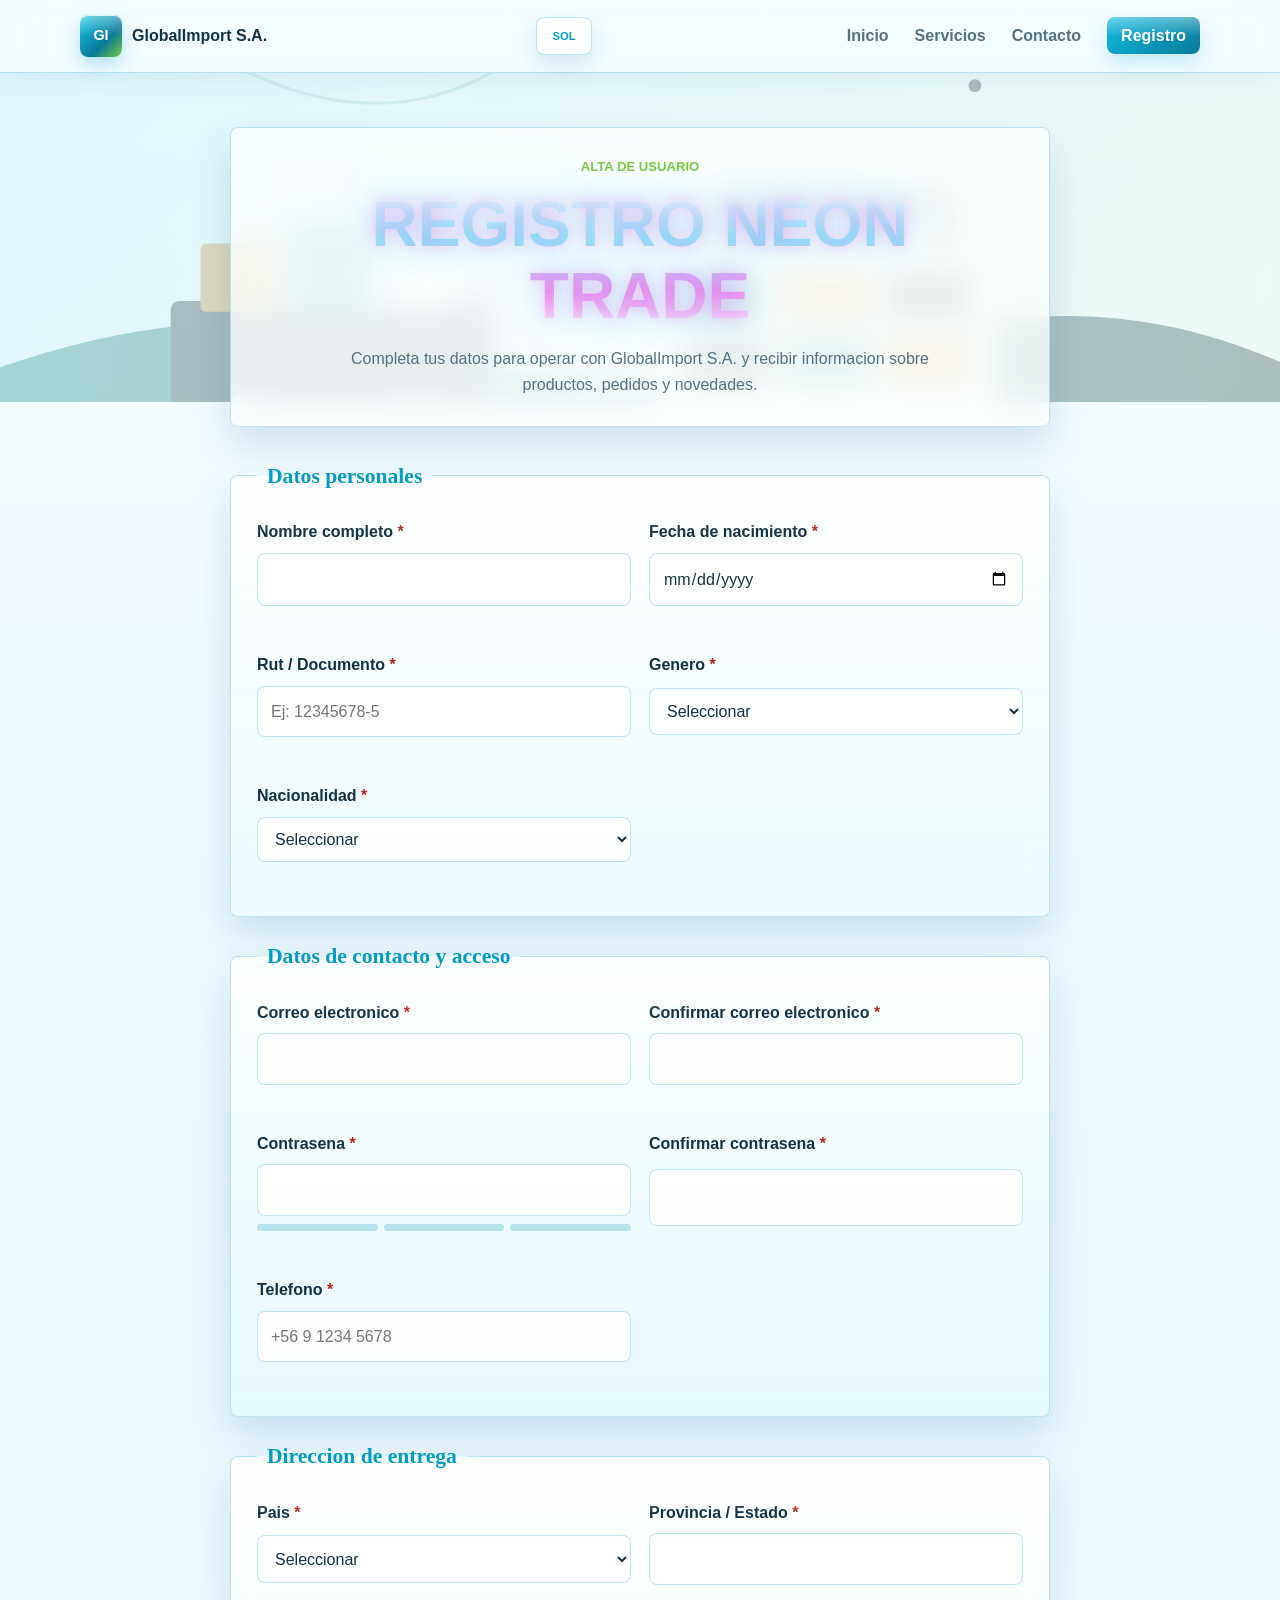
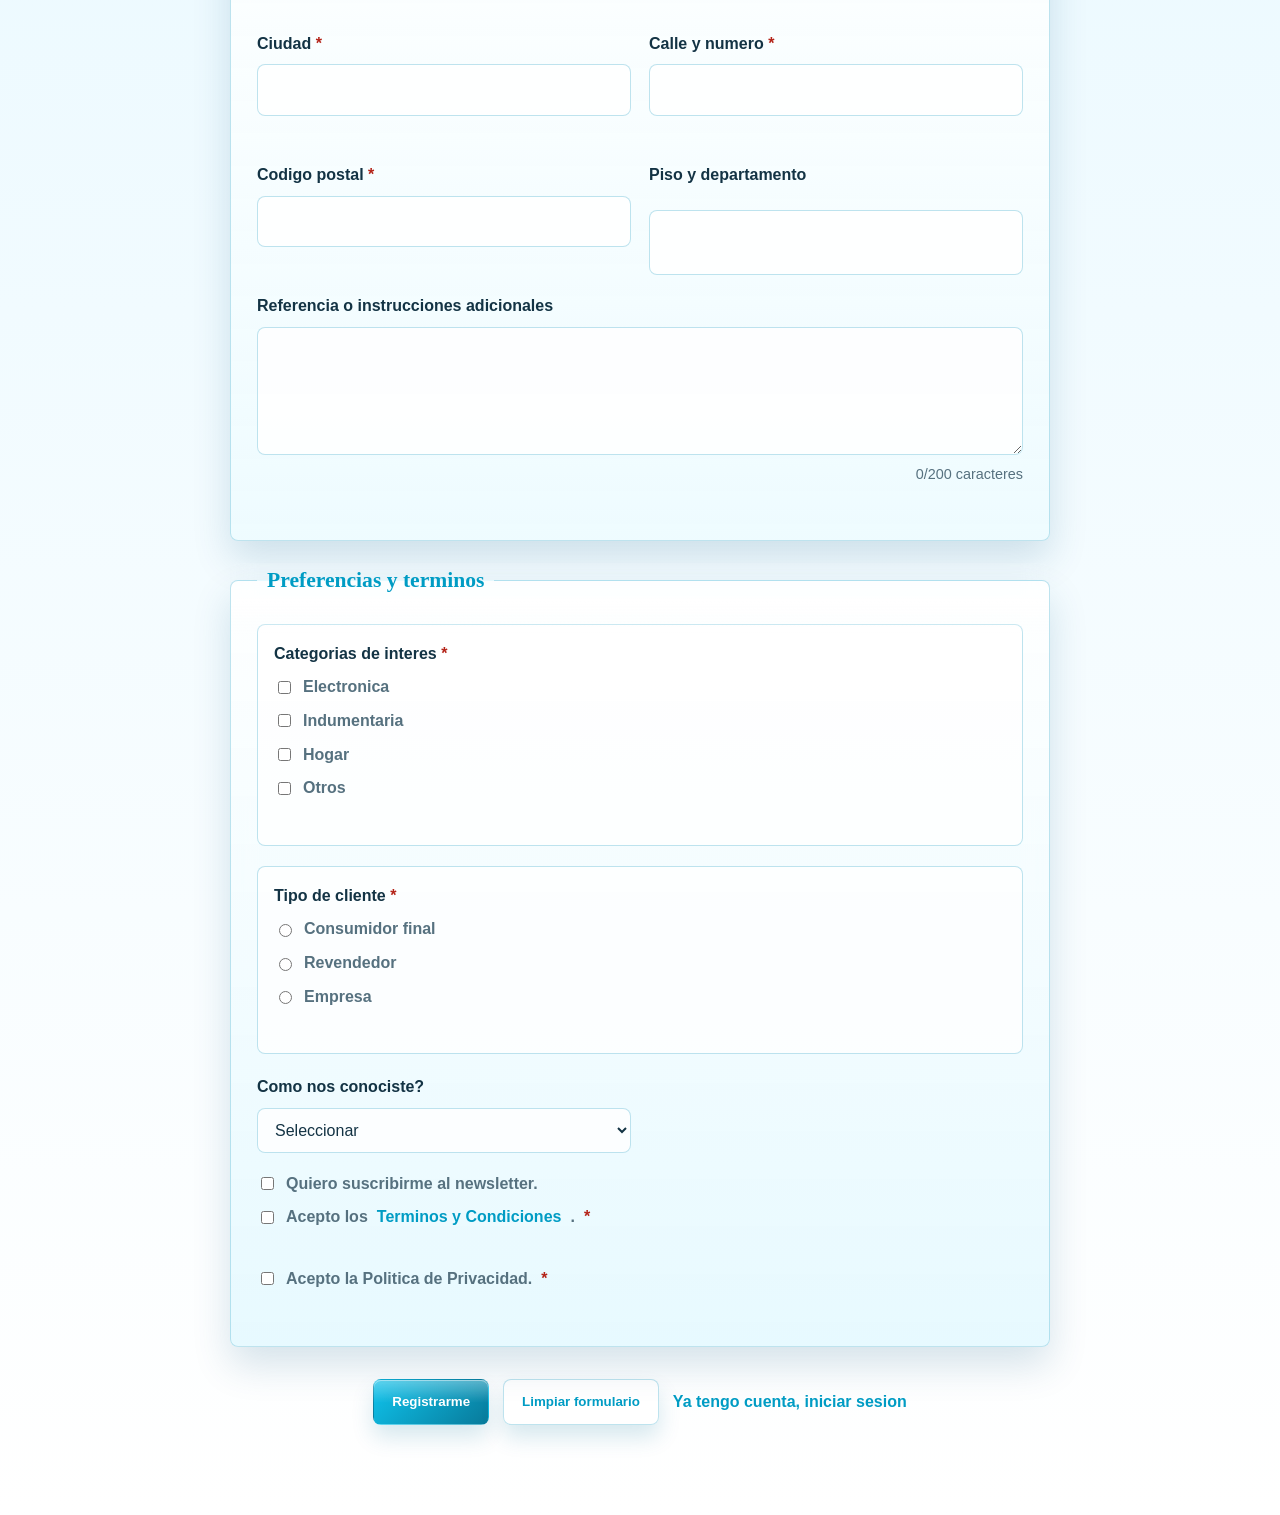
==== commit c1eb7a1f: "ui: agrega modo oscuro claro y titulo vaporwave" ====
--- a/registro.html
+++ b/registro.html
@@ -3,7 +3,7 @@
 <head>
   <meta charset="UTF-8">
   <meta name="viewport" content="width=device-width, initial-scale=1.0">
-  <title>Registro | GlobalImport S.A.</title>
+  <title>Registro Neon Trade | GlobalImport S.A.</title>
   <link rel="stylesheet" href="style.css">
   <link rel="stylesheet" href="registro.css">
 </head>
@@ -19,6 +19,9 @@
         <span></span>
         <span></span>
       </button>
+      <button class="theme-toggle" type="button" aria-label="Cambiar modo claro u oscuro">
+        <span class="theme-toggle-icon">SOL</span>
+      </button>
       <ul class="nav-links">
         <li><a href="index.html#inicio">Inicio</a></li>
         <li><a href="index.html#servicios">Servicios</a></li>
@@ -31,7 +34,7 @@
   <main class="register-page">
     <section class="register-intro" data-reveal>
       <p class="eyebrow">Alta de usuario</p>
-      <h1>Registro comercial</h1>
+      <h1 class="vapor-title">Registro Neon Trade</h1>
       <p>Completa tus datos para operar con GlobalImport S.A. y recibir informacion sobre productos, pedidos y novedades.</p>
     </section>
 
--- a/style.css
+++ b/style.css
@@ -9,6 +9,31 @@
   --color-line: rgba(119, 196, 220, 0.48);
   --glass: rgba(255, 255, 255, 0.74);
   --shadow-card: 0 18px 38px rgba(0, 83, 122, 0.16);
+  --page-bg: linear-gradient(180deg, #f7fdff 0%, #eaf9ff 42%, #ffffff 100%);
+  --header-bg: rgba(244, 252, 255, 0.72);
+  --header-scrolled: rgba(255, 255, 255, 0.9);
+  --title-gradient: linear-gradient(180deg, #ffffff 0%, #8ef5ff 34%, #ff8ff3 72%, #ffffff 100%);
+  --title-shadow: 0 0 16px rgba(255, 126, 236, 0.48), 0 0 32px rgba(17, 199, 234, 0.38);
+  --input-bg: rgba(255, 255, 255, 0.86);
+}
+
+:root[data-theme="dark"] {
+  --color-ink: #e9fbff;
+  --color-muted: #a8c9d6;
+  --color-primary: #2bd7ff;
+  --color-primary-dark: #10a8c9;
+  --color-accent: #ff8ff3;
+  --color-bg: #071a25;
+  --color-card: rgba(9, 33, 47, 0.86);
+  --color-line: rgba(87, 218, 255, 0.32);
+  --glass: rgba(12, 36, 52, 0.74);
+  --shadow-card: 0 18px 42px rgba(0, 0, 0, 0.36);
+  --page-bg: linear-gradient(180deg, #06141f 0%, #0a2738 48%, #051018 100%);
+  --header-bg: rgba(5, 18, 28, 0.78);
+  --header-scrolled: rgba(8, 25, 36, 0.94);
+  --title-gradient: linear-gradient(180deg, #ffffff 0%, #49e8ff 34%, #ff78ea 72%, #fff3a0 100%);
+  --title-shadow: 0 0 18px rgba(255, 120, 234, 0.7), 0 0 38px rgba(43, 215, 255, 0.45);
+  --input-bg: rgba(5, 22, 33, 0.84);
 }
 
 * {
@@ -22,8 +47,7 @@
 body {
   margin: 0;
   color: var(--color-ink);
-  background:
-    linear-gradient(180deg, #f7fdff 0%, #eaf9ff 42%, #ffffff 100%);
+  background: var(--page-bg);
   font-family: Arial, Helvetica, sans-serif;
   line-height: 1.6;
 }
@@ -44,7 +68,7 @@
   position: sticky;
   top: 0;
   z-index: 20;
-  background: rgba(244, 252, 255, 0.72);
+  background: var(--header-bg);
   border-bottom: 1px solid var(--color-line);
   box-shadow: 0 8px 28px rgba(20, 111, 145, 0.08);
   backdrop-filter: blur(18px) saturate(1.35);
@@ -52,7 +76,7 @@
 }
 
 .site-header.is-scrolled {
-  background: rgba(255, 255, 255, 0.9);
+  background: var(--header-scrolled);
   box-shadow: 0 12px 28px rgba(20, 111, 145, 0.14);
 }
 
@@ -114,6 +138,24 @@
 .nav-register:hover {
   color: #ffffff;
   background: var(--color-primary-dark);
+}
+
+.theme-toggle {
+  display: inline-grid;
+  place-items: center;
+  min-width: 56px;
+  height: 38px;
+  margin-left: 14px;
+  color: var(--color-primary);
+  background:
+    linear-gradient(180deg, rgba(255, 255, 255, 0.58), rgba(255, 255, 255, 0.12)),
+    var(--glass);
+  border: 1px solid var(--color-line);
+  border-radius: 8px;
+  box-shadow: inset 0 1px 0 rgba(255, 255, 255, 0.62), 0 10px 20px rgba(0, 110, 150, 0.14);
+  cursor: pointer;
+  font-size: 0.7rem;
+  font-weight: 900;
 }
 
 .menu-toggle {
@@ -190,6 +232,16 @@
   font-size: clamp(3rem, 8vw, 6rem);
 }
 
+.vapor-title {
+  font-family: Impact, Haettenschweiler, "Arial Black", Arial, sans-serif;
+  color: transparent;
+  background: var(--title-gradient);
+  -webkit-background-clip: text;
+  background-clip: text;
+  text-shadow: var(--title-shadow);
+  text-transform: uppercase;
+}
+
 .hero p:not(.eyebrow) {
   max-width: 620px;
   margin: 18px 0 30px;
@@ -413,6 +465,20 @@
   box-shadow: var(--shadow-card);
 }
 
+:root[data-theme="dark"] .service-card,
+:root[data-theme="dark"] .contact-box,
+:root[data-theme="dark"] .benefits-grid div {
+  background:
+    linear-gradient(180deg, rgba(255, 255, 255, 0.08), rgba(28, 85, 110, 0.18)),
+    var(--color-card);
+}
+
+:root[data-theme="dark"] .section-heading p:not(.eyebrow),
+:root[data-theme="dark"] .service-card p,
+:root[data-theme="dark"] .benefits-grid p {
+  color: var(--color-muted);
+}
+
 .contact-box p {
   margin: 0;
 }
@@ -462,6 +528,11 @@
 @media (max-width: 760px) {
   .menu-toggle {
     display: inline-block;
+  }
+
+  .theme-toggle {
+    margin-left: auto;
+    margin-right: 10px;
   }
 
   .nav-links {
--- a/registro.css
+++ b/registro.css
@@ -21,7 +21,7 @@
   margin-bottom: 32px;
   padding: 28px;
   text-align: center;
-  background: rgba(255, 255, 255, 0.66);
+  background: var(--glass);
   border: 1px solid var(--color-line);
   border-radius: 8px;
   box-shadow: var(--shadow-card);
@@ -78,6 +78,15 @@
     linear-gradient(180deg, rgba(255, 255, 255, 0.86), rgba(229, 249, 255, 0.92));
 }
 
+:root[data-theme="dark"] .form-section,
+:root[data-theme="dark"] .form-section:nth-child(even),
+:root[data-theme="dark"] .register-intro,
+:root[data-theme="dark"] .success-message {
+  background:
+    linear-gradient(180deg, rgba(255, 255, 255, 0.08), rgba(28, 85, 110, 0.18)),
+    var(--glass);
+}
+
 .form-section legend {
   padding: 0 10px;
   color: var(--color-primary);
@@ -124,9 +133,15 @@
   border-radius: 8px;
   padding: 12px 13px;
   color: var(--color-ink);
-  background: rgba(255, 255, 255, 0.86);
+  background: var(--input-bg);
   font: inherit;
   transition: border-color 0.2s ease, box-shadow 0.2s ease, background 0.2s ease;
+}
+
+:root[data-theme="dark"] input,
+:root[data-theme="dark"] select,
+:root[data-theme="dark"] textarea {
+  color: var(--color-ink);
 }
 
 textarea {
@@ -138,7 +153,7 @@
 textarea:focus {
   outline: 3px solid rgba(15, 118, 110, 0.18);
   border-color: var(--color-primary);
-  background: #ffffff;
+  background: var(--input-bg);
   box-shadow: 0 0 0 4px rgba(0, 156, 196, 0.12), inset 0 1px 0 rgba(255, 255, 255, 0.8);
 }
 
@@ -170,7 +185,7 @@
 .choices-block {
   margin-bottom: 20px;
   padding: 16px;
-  background: rgba(255, 255, 255, 0.76);
+  background: var(--glass);
   border: 1px solid var(--color-line);
   border-radius: 8px;
   box-shadow: inset 0 1px 0 rgba(255, 255, 255, 0.68);
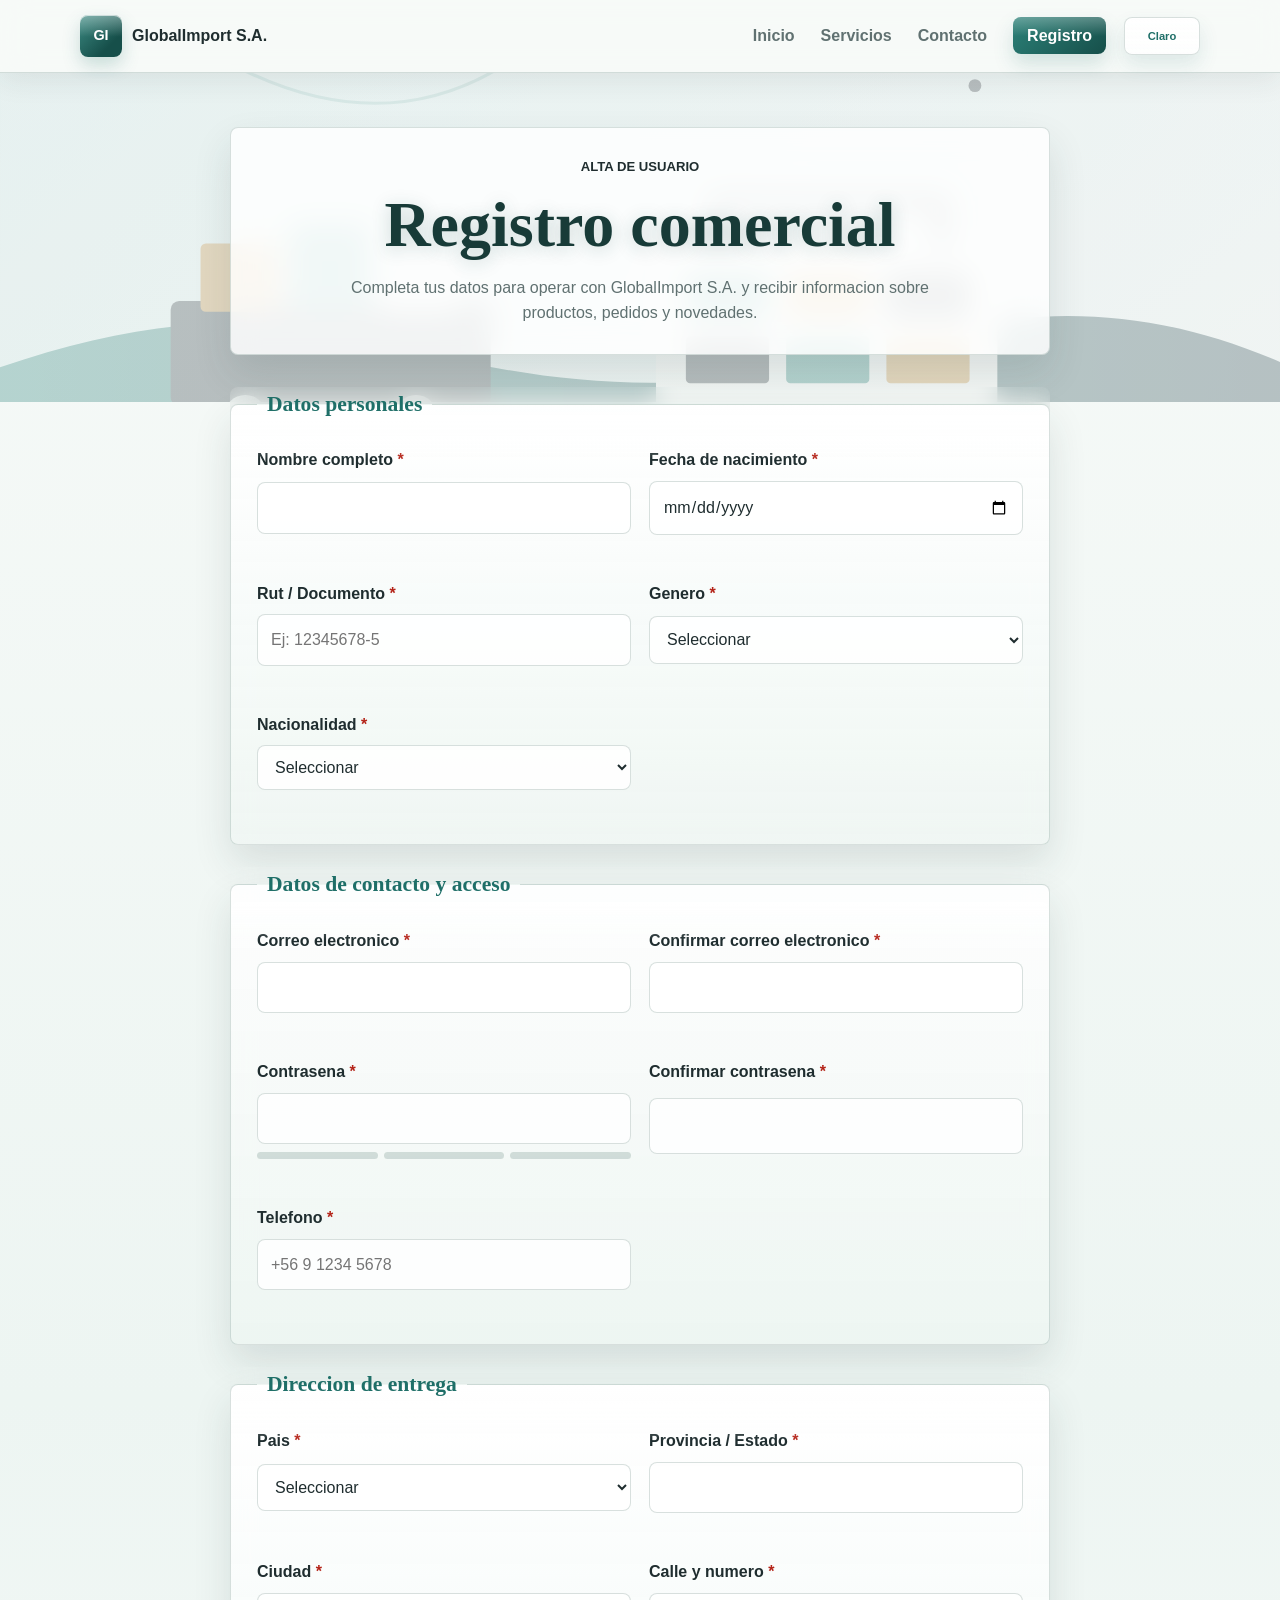
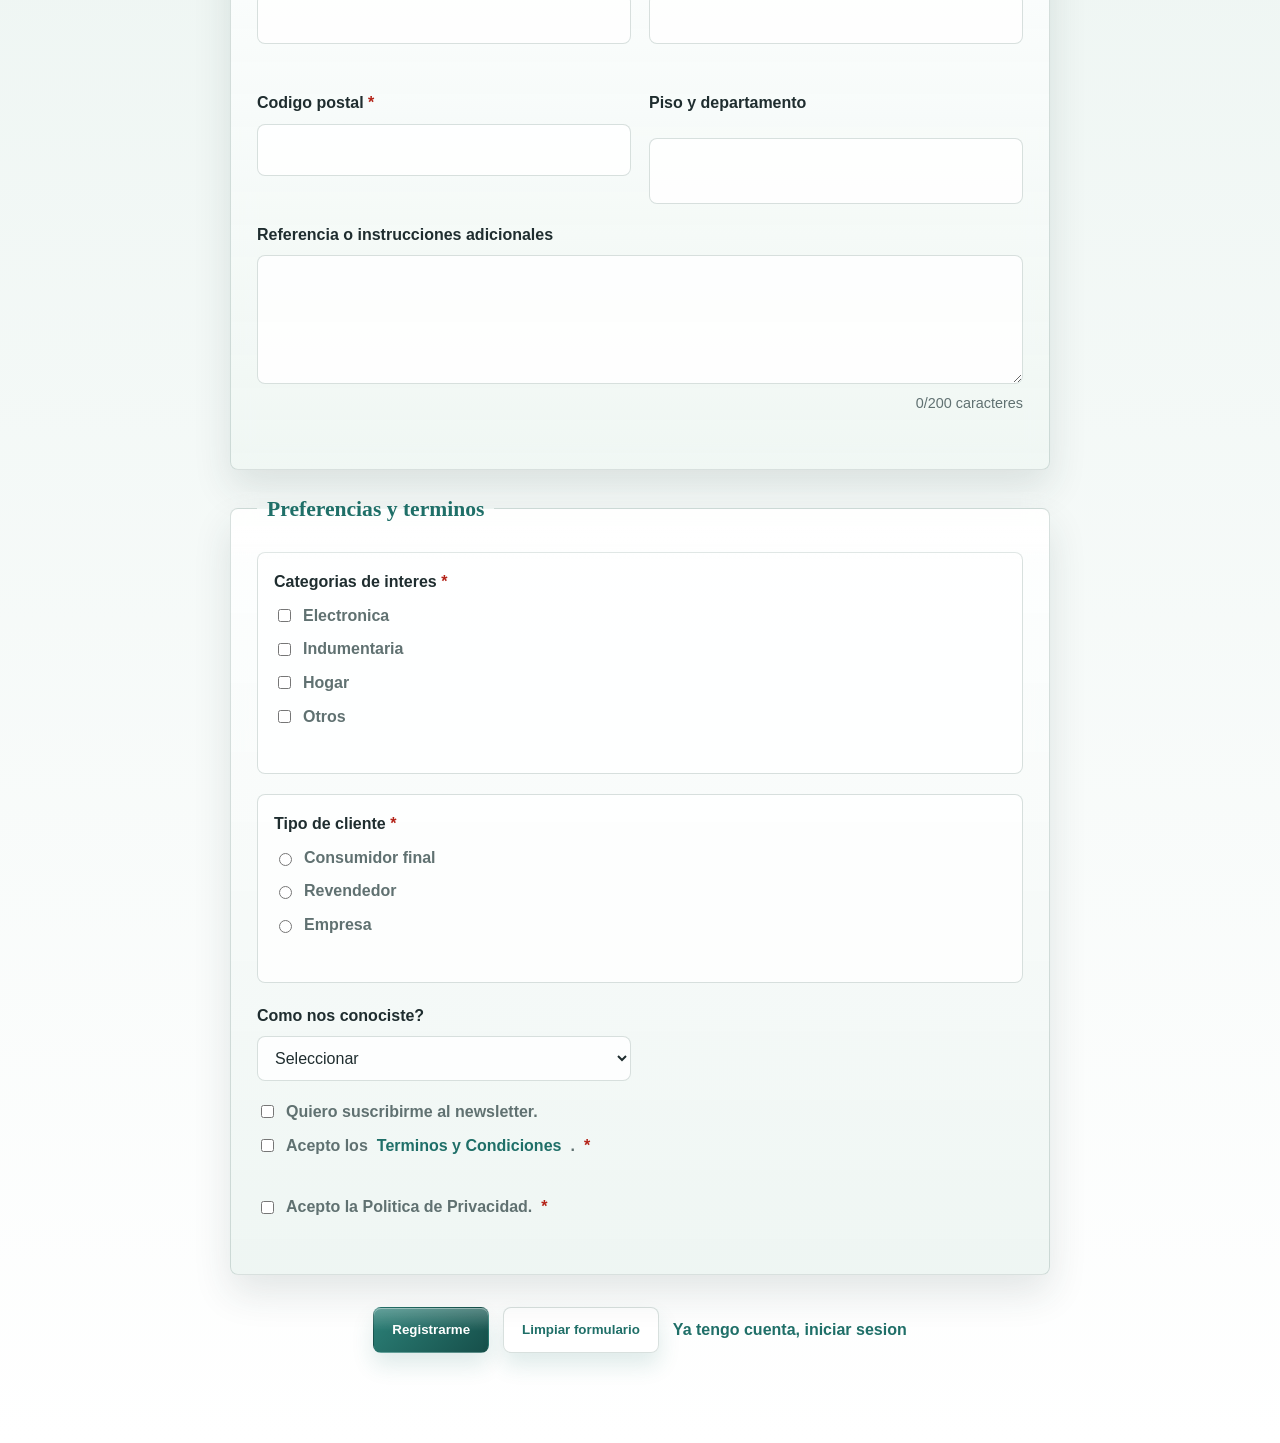
==== commit 9ca60043: "ui: mejora contraste y hero principal" ====
--- a/registro.html
+++ b/registro.html
@@ -3,7 +3,7 @@
 <head>
   <meta charset="UTF-8">
   <meta name="viewport" content="width=device-width, initial-scale=1.0">
-  <title>Registro Neon Trade | GlobalImport S.A.</title>
+  <title>Registro | GlobalImport S.A.</title>
   <link rel="stylesheet" href="style.css">
   <link rel="stylesheet" href="registro.css">
 </head>
@@ -20,7 +20,7 @@
         <span></span>
       </button>
       <button class="theme-toggle" type="button" aria-label="Cambiar modo claro u oscuro">
-        <span class="theme-toggle-icon">SOL</span>
+        <span class="theme-toggle-icon">Claro</span>
       </button>
       <ul class="nav-links">
         <li><a href="index.html#inicio">Inicio</a></li>
@@ -34,7 +34,7 @@
   <main class="register-page">
     <section class="register-intro" data-reveal>
       <p class="eyebrow">Alta de usuario</p>
-      <h1 class="vapor-title">Registro Neon Trade</h1>
+      <h1 class="brand-title">Registro comercial</h1>
       <p>Completa tus datos para operar con GlobalImport S.A. y recibir informacion sobre productos, pedidos y novedades.</p>
     </section>
 
--- a/style.css
+++ b/style.css
@@ -1,39 +1,45 @@
 :root {
-  --color-ink: #133344;
-  --color-muted: #56717f;
-  --color-primary: #009cc4;
-  --color-primary-dark: #087a9a;
-  --color-accent: #7ac943;
-  --color-bg: #eefaff;
+  --color-ink: #1f2d2f;
+  --color-muted: #607171;
+  --color-primary: #1f6f68;
+  --color-primary-dark: #164f4a;
+  --color-accent: #1f2d2f;
+  --color-bg: #edf5f2;
   --color-card: #ffffff;
-  --color-line: rgba(119, 196, 220, 0.48);
-  --glass: rgba(255, 255, 255, 0.74);
-  --shadow-card: 0 18px 38px rgba(0, 83, 122, 0.16);
-  --page-bg: linear-gradient(180deg, #f7fdff 0%, #eaf9ff 42%, #ffffff 100%);
-  --header-bg: rgba(244, 252, 255, 0.72);
+  --color-line: rgba(91, 124, 119, 0.24);
+  --glass: rgba(255, 255, 255, 0.82);
+  --shadow-card: 0 18px 38px rgba(34, 55, 56, 0.12);
+  --page-bg: linear-gradient(180deg, #f7faf8 0%, #edf5f2 46%, #ffffff 100%);
+  --header-bg: rgba(247, 250, 248, 0.82);
   --header-scrolled: rgba(255, 255, 255, 0.9);
-  --title-gradient: linear-gradient(180deg, #ffffff 0%, #8ef5ff 34%, #ff8ff3 72%, #ffffff 100%);
-  --title-shadow: 0 0 16px rgba(255, 126, 236, 0.48), 0 0 32px rgba(17, 199, 234, 0.38);
+  --title-color: #183b38;
+  --title-shadow: 0 3px 18px rgba(22, 79, 74, 0.22);
   --input-bg: rgba(255, 255, 255, 0.86);
+  --color-error: #b42318;
+  --color-error-border: #d92d20;
+  --color-ok: #16803c;
 }
 
 :root[data-theme="dark"] {
-  --color-ink: #e9fbff;
-  --color-muted: #a8c9d6;
-  --color-primary: #2bd7ff;
-  --color-primary-dark: #10a8c9;
-  --color-accent: #ff8ff3;
-  --color-bg: #071a25;
-  --color-card: rgba(9, 33, 47, 0.86);
-  --color-line: rgba(87, 218, 255, 0.32);
-  --glass: rgba(12, 36, 52, 0.74);
+  --color-ink: #eef7f3;
+  --color-muted: #b6c9c3;
+  --color-primary: #82c7bd;
+  --color-primary-dark: #5aa79d;
+  --color-accent: #eef7f3;
+  --color-bg: #10201f;
+  --color-card: rgba(24, 42, 41, 0.9);
+  --color-line: rgba(167, 202, 194, 0.24);
+  --glass: rgba(22, 38, 37, 0.82);
   --shadow-card: 0 18px 42px rgba(0, 0, 0, 0.36);
-  --page-bg: linear-gradient(180deg, #06141f 0%, #0a2738 48%, #051018 100%);
-  --header-bg: rgba(5, 18, 28, 0.78);
-  --header-scrolled: rgba(8, 25, 36, 0.94);
-  --title-gradient: linear-gradient(180deg, #ffffff 0%, #49e8ff 34%, #ff78ea 72%, #fff3a0 100%);
-  --title-shadow: 0 0 18px rgba(255, 120, 234, 0.7), 0 0 38px rgba(43, 215, 255, 0.45);
-  --input-bg: rgba(5, 22, 33, 0.84);
+  --page-bg: linear-gradient(180deg, #0b1717 0%, #102523 48%, #0a1414 100%);
+  --header-bg: rgba(11, 23, 23, 0.84);
+  --header-scrolled: rgba(16, 32, 31, 0.94);
+  --title-color: #f4fbf8;
+  --title-shadow: 0 3px 20px rgba(130, 199, 189, 0.22);
+  --input-bg: rgba(15, 28, 27, 0.88);
+  --color-error: #ffb4a8;
+  --color-error-border: #ff7f70;
+  --color-ok: #8ee6a6;
 }
 
 * {
@@ -70,26 +76,28 @@
   z-index: 20;
   background: var(--header-bg);
   border-bottom: 1px solid var(--color-line);
-  box-shadow: 0 8px 28px rgba(20, 111, 145, 0.08);
-  backdrop-filter: blur(18px) saturate(1.35);
+  box-shadow: 0 8px 28px rgba(34, 55, 56, 0.08);
+  backdrop-filter: blur(14px) saturate(1.15);
   transition: background 0.25s ease, box-shadow 0.25s ease;
 }
 
 .site-header.is-scrolled {
   background: var(--header-scrolled);
-  box-shadow: 0 12px 28px rgba(20, 111, 145, 0.14);
+  box-shadow: 0 12px 28px rgba(34, 55, 56, 0.14);
 }
 
 .navbar {
   display: flex;
   align-items: center;
-  justify-content: space-between;
+  justify-content: flex-start;
+  gap: 18px;
   width: min(1120px, calc(100% - 32px));
   min-height: 72px;
   margin: 0 auto;
 }
 
 .brand {
+  order: 1;
   display: inline-flex;
   align-items: center;
   gap: 10px;
@@ -103,24 +111,34 @@
   height: 42px;
   color: #ffffff;
   background:
-    linear-gradient(180deg, rgba(255, 255, 255, 0.38), transparent 48%),
-    linear-gradient(135deg, #17c7e8, #087a9a 62%, #7ac943);
-  border-radius: 8px;
-  box-shadow: inset 0 1px 0 rgba(255, 255, 255, 0.8), 0 8px 18px rgba(0, 156, 196, 0.28);
+    linear-gradient(180deg, rgba(255, 255, 255, 0.35), transparent 52%),
+    linear-gradient(135deg, #3d8b83, #164f4a 72%);
+  border-radius: 8px;
+  box-shadow: inset 0 1px 0 rgba(255, 255, 255, 0.65), 0 8px 18px rgba(31, 111, 104, 0.22);
   font-size: 0.9rem;
 }
 
 .nav-links {
+  order: 2;
   display: flex;
   align-items: center;
   gap: 26px;
-  margin: 0;
+  margin: 0 0 0 auto;
   padding: 0;
   color: var(--color-muted);
   font-weight: 700;
   list-style: none;
 }
 
+a:focus-visible,
+button:focus-visible,
+input:focus-visible,
+select:focus-visible,
+textarea:focus-visible {
+  outline: 3px solid rgba(31, 111, 104, 0.32);
+  outline-offset: 3px;
+}
+
 .nav-links a:hover {
   color: var(--color-primary);
 }
@@ -129,10 +147,10 @@
   padding: 10px 14px;
   color: #ffffff;
   background:
-    linear-gradient(180deg, rgba(255, 255, 255, 0.38), transparent 52%),
-    linear-gradient(135deg, #11b9e0, #087a9a);
-  border-radius: 8px;
-  box-shadow: 0 10px 20px rgba(0, 156, 196, 0.2);
+    linear-gradient(180deg, rgba(255, 255, 255, 0.28), transparent 52%),
+    linear-gradient(135deg, #2c8178, #164f4a);
+  border-radius: 8px;
+  box-shadow: 0 10px 20px rgba(31, 111, 104, 0.18);
 }
 
 .nav-register:hover {
@@ -141,30 +159,32 @@
 }
 
 .theme-toggle {
+  order: 3;
   display: inline-grid;
   place-items: center;
-  min-width: 56px;
+  min-width: 76px;
   height: 38px;
-  margin-left: 14px;
+  margin-left: 0;
   color: var(--color-primary);
   background:
     linear-gradient(180deg, rgba(255, 255, 255, 0.58), rgba(255, 255, 255, 0.12)),
     var(--glass);
   border: 1px solid var(--color-line);
   border-radius: 8px;
-  box-shadow: inset 0 1px 0 rgba(255, 255, 255, 0.62), 0 10px 20px rgba(0, 110, 150, 0.14);
+  box-shadow: inset 0 1px 0 rgba(255, 255, 255, 0.62), 0 10px 20px rgba(31, 111, 104, 0.12);
   cursor: pointer;
   font-size: 0.7rem;
   font-weight: 900;
 }
 
 .menu-toggle {
+  order: 4;
   display: none;
   width: 42px;
   height: 42px;
   border: 1px solid var(--color-line);
   border-radius: 8px;
-  background: #ffffff;
+  background: var(--glass);
   cursor: pointer;
 }
 
@@ -186,7 +206,7 @@
   padding: 88px max(16px, calc((100% - 1120px) / 2));
   color: #ffffff;
   background:
-    linear-gradient(90deg, rgba(5, 42, 65, 0.88), rgba(6, 119, 153, 0.35)),
+    linear-gradient(90deg, rgba(22, 48, 48, 0.88), rgba(65, 93, 84, 0.44)),
     url("assets/images/import-banner.svg") center / cover no-repeat;
 }
 
@@ -195,8 +215,8 @@
   inset: 0;
   content: "";
   background:
-    linear-gradient(115deg, rgba(255, 255, 255, 0.5) 0 8%, transparent 8% 22%, rgba(255, 255, 255, 0.18) 22% 30%, transparent 30%),
-    linear-gradient(180deg, transparent 0%, rgba(0, 156, 196, 0.28) 100%);
+    linear-gradient(115deg, rgba(255, 255, 255, 0.3) 0 8%, transparent 8% 24%, rgba(255, 255, 255, 0.12) 24% 32%, transparent 32%),
+    linear-gradient(180deg, transparent 0%, rgba(31, 111, 104, 0.22) 100%);
   pointer-events: none;
 }
 
@@ -210,35 +230,56 @@
   background: url("assets/images/import-banner.svg") center / cover no-repeat;
   border: 1px solid rgba(255, 255, 255, 0.48);
   border-radius: 8px;
-  box-shadow: inset 0 18px 38px rgba(255, 255, 255, 0.48), inset 0 -24px 42px rgba(0, 81, 112, 0.28), 0 28px 70px rgba(0, 40, 65, 0.28);
-  opacity: 0.48;
+  box-shadow: inset 0 18px 38px rgba(255, 255, 255, 0.36), inset 0 -24px 42px rgba(31, 54, 52, 0.28), 0 28px 70px rgba(23, 39, 38, 0.24);
+  opacity: 0.36;
   pointer-events: none;
 }
 
 .hero-overlay {
   position: relative;
   z-index: 1;
-  max-width: 710px;
-  padding: 34px;
+  width: min(980px, 100%);
+  max-width: 980px;
+  padding: 38px;
   background: rgba(255, 255, 255, 0.16);
   border: 1px solid rgba(255, 255, 255, 0.34);
   border-radius: 8px;
   box-shadow: inset 0 1px 0 rgba(255, 255, 255, 0.58), 0 22px 60px rgba(0, 37, 64, 0.22);
-  backdrop-filter: blur(14px) saturate(1.35);
+  backdrop-filter: blur(12px) saturate(1.08);
 }
 
 .hero h1 {
   margin: 0;
-  font-size: clamp(3rem, 8vw, 6rem);
-}
-
-.vapor-title {
-  font-family: Impact, Haettenschweiler, "Arial Black", Arial, sans-serif;
-  color: transparent;
-  background: var(--title-gradient);
-  -webkit-background-clip: text;
-  background-clip: text;
+  max-width: none;
+  font-size: clamp(3rem, 7vw, 5.9rem);
+  line-height: 0.98;
+}
+
+.brand-title {
+  font-family: Georgia, "Times New Roman", serif;
+  color: var(--title-color);
   text-shadow: var(--title-shadow);
+  letter-spacing: 0;
+  text-wrap: balance;
+}
+
+.hero .brand-title {
+  color: #ffffff;
+}
+
+.hero-kicker {
+  display: block;
+  width: fit-content;
+  margin: 0 0 18px;
+  min-width: min(100%, 450px);
+  padding: 8px 12px;
+  color: #111111;
+  background: rgba(255, 255, 255, 0.92);
+  border-radius: 4px;
+  box-shadow: 0 6px 14px rgba(0, 0, 0, 0.12);
+  font-size: 0.9rem;
+  font-weight: 800;
+  letter-spacing: 0.04em;
   text-transform: uppercase;
 }
 
@@ -269,7 +310,7 @@
 }
 
 .hero-status strong {
-  color: #b8ff7a;
+  color: #ffffff;
 }
 
 .eyebrow {
@@ -291,20 +332,20 @@
   border-radius: 8px;
   font-weight: 800;
   cursor: pointer;
-  box-shadow: inset 0 1px 0 rgba(255, 255, 255, 0.45), 0 12px 22px rgba(0, 110, 150, 0.16);
+  box-shadow: inset 0 1px 0 rgba(255, 255, 255, 0.38), 0 12px 22px rgba(31, 111, 104, 0.14);
   transition: transform 0.2s ease, box-shadow 0.2s ease, background 0.2s ease;
 }
 
 .button:hover {
   transform: translateY(-2px);
-  box-shadow: inset 0 1px 0 rgba(255, 255, 255, 0.65), 0 16px 28px rgba(0, 110, 150, 0.22);
+  box-shadow: inset 0 1px 0 rgba(255, 255, 255, 0.58), 0 16px 28px rgba(31, 111, 104, 0.2);
 }
 
 .button.primary {
   color: #ffffff;
   background:
-    linear-gradient(180deg, rgba(255, 255, 255, 0.34), transparent 52%),
-    linear-gradient(135deg, #0fc4ed, #087a9a);
+    linear-gradient(180deg, rgba(255, 255, 255, 0.28), transparent 52%),
+    linear-gradient(135deg, #2c8178, #164f4a);
 }
 
 .button.primary:hover {
@@ -315,6 +356,11 @@
   color: var(--color-primary);
   background: rgba(255, 255, 255, 0.82);
   border-color: var(--color-line);
+}
+
+:root[data-theme="dark"] .button.secondary {
+  color: var(--color-ink);
+  background: rgba(22, 38, 37, 0.88);
 }
 
 .button.glass {
@@ -356,7 +402,7 @@
   min-height: 275px;
   padding: 28px;
   background:
-    linear-gradient(180deg, rgba(255, 255, 255, 0.92), rgba(232, 250, 255, 0.84)),
+    linear-gradient(180deg, rgba(255, 255, 255, 0.96), rgba(239, 246, 243, 0.9)),
     var(--color-card);
   border: 1px solid var(--color-line);
   border-radius: 8px;
@@ -368,7 +414,7 @@
   position: absolute;
   inset: 0;
   content: "";
-  background: radial-gradient(circle at var(--mx, 50%) var(--my, 25%), rgba(255, 255, 255, 0.92), transparent 28%);
+  background: radial-gradient(circle at var(--mx, 50%) var(--my, 25%), rgba(255, 255, 255, 0.88), transparent 30%);
   opacity: 0;
   transition: opacity 0.2s ease;
   pointer-events: none;
@@ -376,8 +422,8 @@
 
 .service-card:hover {
   transform: translateY(-6px);
-  border-color: rgba(0, 156, 196, 0.55);
-  box-shadow: 0 24px 52px rgba(0, 119, 164, 0.24);
+  border-color: rgba(31, 111, 104, 0.42);
+  box-shadow: 0 24px 52px rgba(34, 55, 56, 0.16);
 }
 
 .service-card:hover::before {
@@ -392,11 +438,11 @@
   margin-bottom: 20px;
   color: #ffffff;
   background:
-    linear-gradient(180deg, rgba(255, 255, 255, 0.46), transparent 52%),
-    linear-gradient(135deg, #11c7ea, #087a9a 70%, #7ac943);
+    linear-gradient(180deg, rgba(255, 255, 255, 0.34), transparent 52%),
+    linear-gradient(135deg, #3d8b83, #164f4a 76%);
   border-radius: 8px;
   border: 1px solid rgba(255, 255, 255, 0.72);
-  box-shadow: inset 0 1px 0 rgba(255, 255, 255, 0.8), 0 10px 22px rgba(0, 156, 196, 0.24);
+  box-shadow: inset 0 1px 0 rgba(255, 255, 255, 0.68), 0 10px 22px rgba(31, 111, 104, 0.18);
   font-weight: 900;
 }
 
@@ -415,7 +461,7 @@
   padding-right: max(16px, calc((100% - 1120px) / 2));
   padding-left: max(16px, calc((100% - 1120px) / 2));
   background:
-    linear-gradient(180deg, rgba(255, 255, 255, 0.46), rgba(238, 250, 255, 0.95)),
+    linear-gradient(180deg, rgba(255, 255, 255, 0.64), rgba(237, 245, 242, 0.95)),
     var(--color-bg);
 }
 
@@ -429,7 +475,7 @@
   padding: 24px;
   background: var(--glass);
   border: 1px solid var(--color-line);
-  border-top: 4px solid rgba(122, 201, 67, 0.72);
+  border-top: 4px solid rgba(31, 111, 104, 0.44);
   border-radius: 8px;
   box-shadow: var(--shadow-card);
   backdrop-filter: blur(10px);
@@ -441,7 +487,7 @@
 }
 
 .benefits-grid strong {
-  color: var(--color-accent);
+  color: var(--color-primary);
 }
 
 .benefits-grid h3 {
@@ -459,7 +505,7 @@
   max-width: 640px;
   padding: 26px;
   background:
-    linear-gradient(180deg, rgba(255, 255, 255, 0.92), rgba(233, 251, 255, 0.86));
+    linear-gradient(180deg, rgba(255, 255, 255, 0.94), rgba(239, 246, 243, 0.9));
   border: 1px solid var(--color-line);
   border-radius: 8px;
   box-shadow: var(--shadow-card);
@@ -497,7 +543,7 @@
   color: #ffffff;
   background:
     linear-gradient(180deg, rgba(255, 255, 255, 0.08), transparent),
-    linear-gradient(135deg, #103344, #087a9a);
+    linear-gradient(135deg, #172f2e, #1f6f68);
 }
 
 .site-footer p {
@@ -511,7 +557,7 @@
 }
 
 .social-links a:hover {
-  color: var(--color-accent);
+  color: var(--color-primary);
 }
 
 [data-reveal] {
@@ -536,6 +582,7 @@
   }
 
   .nav-links {
+    order: 5;
     position: absolute;
     top: 72px;
     right: 16px;
@@ -545,7 +592,7 @@
     align-items: stretch;
     gap: 0;
     padding: 12px;
-    background: #ffffff;
+    background: var(--header-scrolled);
     border: 1px solid var(--color-line);
     border-radius: 8px;
     box-shadow: var(--shadow-card);
@@ -563,6 +610,10 @@
   .nav-register {
     color: var(--color-primary);
     background: transparent;
+  }
+
+  :root[data-theme="dark"] .nav-register {
+    color: var(--color-ink);
   }
 
   .services-grid,
@@ -590,6 +641,18 @@
     padding: 24px;
   }
 
+  .hero h1 {
+    max-width: none;
+    font-size: clamp(2.8rem, 13vw, 4.6rem);
+    line-height: 1;
+  }
+
+  .hero-kicker {
+    width: 100%;
+    min-width: 0;
+    font-size: 0.78rem;
+  }
+
   .button {
     width: 100%;
   }
--- a/registro.css
+++ b/registro.css
@@ -12,9 +12,9 @@
   height: 330px;
   content: "";
   background:
-    linear-gradient(135deg, rgba(17, 199, 234, 0.22), rgba(122, 201, 67, 0.14)),
+    linear-gradient(135deg, rgba(31, 111, 104, 0.18), rgba(31, 45, 47, 0.08)),
     url("assets/images/import-banner.svg") center / cover no-repeat;
-  opacity: 0.34;
+  opacity: 0.28;
 }
 
 .register-intro {
@@ -50,7 +50,7 @@
   margin: 0;
   padding: 26px;
   background:
-    linear-gradient(180deg, rgba(255, 255, 255, 0.96), rgba(237, 251, 255, 0.88));
+    linear-gradient(180deg, rgba(255, 255, 255, 0.96), rgba(239, 246, 243, 0.88));
   border: 1px solid var(--color-line);
   border-radius: 8px;
   box-shadow: var(--shadow-card);
@@ -69,13 +69,13 @@
 
 .form-section:hover {
   transform: translateY(-3px);
-  border-color: rgba(0, 156, 196, 0.55);
-  box-shadow: 0 24px 48px rgba(0, 119, 164, 0.18);
+  border-color: rgba(31, 111, 104, 0.42);
+  box-shadow: 0 24px 48px rgba(34, 55, 56, 0.16);
 }
 
 .form-section:nth-child(even) {
   background:
-    linear-gradient(180deg, rgba(255, 255, 255, 0.86), rgba(229, 249, 255, 0.92));
+    linear-gradient(180deg, rgba(255, 255, 255, 0.88), rgba(237, 245, 242, 0.92));
 }
 
 :root[data-theme="dark"] .form-section,
@@ -122,7 +122,7 @@
 label span,
 .choices-block span,
 .legal-list span {
-  color: #b42318;
+  color: var(--color-error);
 }
 
 input,
@@ -154,23 +154,23 @@
   outline: 3px solid rgba(15, 118, 110, 0.18);
   border-color: var(--color-primary);
   background: var(--input-bg);
-  box-shadow: 0 0 0 4px rgba(0, 156, 196, 0.12), inset 0 1px 0 rgba(255, 255, 255, 0.8);
+  box-shadow: 0 0 0 4px rgba(31, 111, 104, 0.12), inset 0 1px 0 rgba(255, 255, 255, 0.8);
 }
 
 .campo-error {
-  border-color: #d92d20;
+  border-color: var(--color-error-border);
   box-shadow: 0 0 0 3px rgba(217, 45, 32, 0.15);
 }
 
 .campo-ok {
-  border-color: #16803c;
+  border-color: var(--color-ok);
   box-shadow: 0 0 0 3px rgba(22, 128, 60, 0.12);
 }
 
 .error-message {
   min-height: 20px;
   margin: 0;
-  color: #b42318;
+  color: var(--color-error);
   font-size: 0.9rem;
   font-weight: 700;
 }
